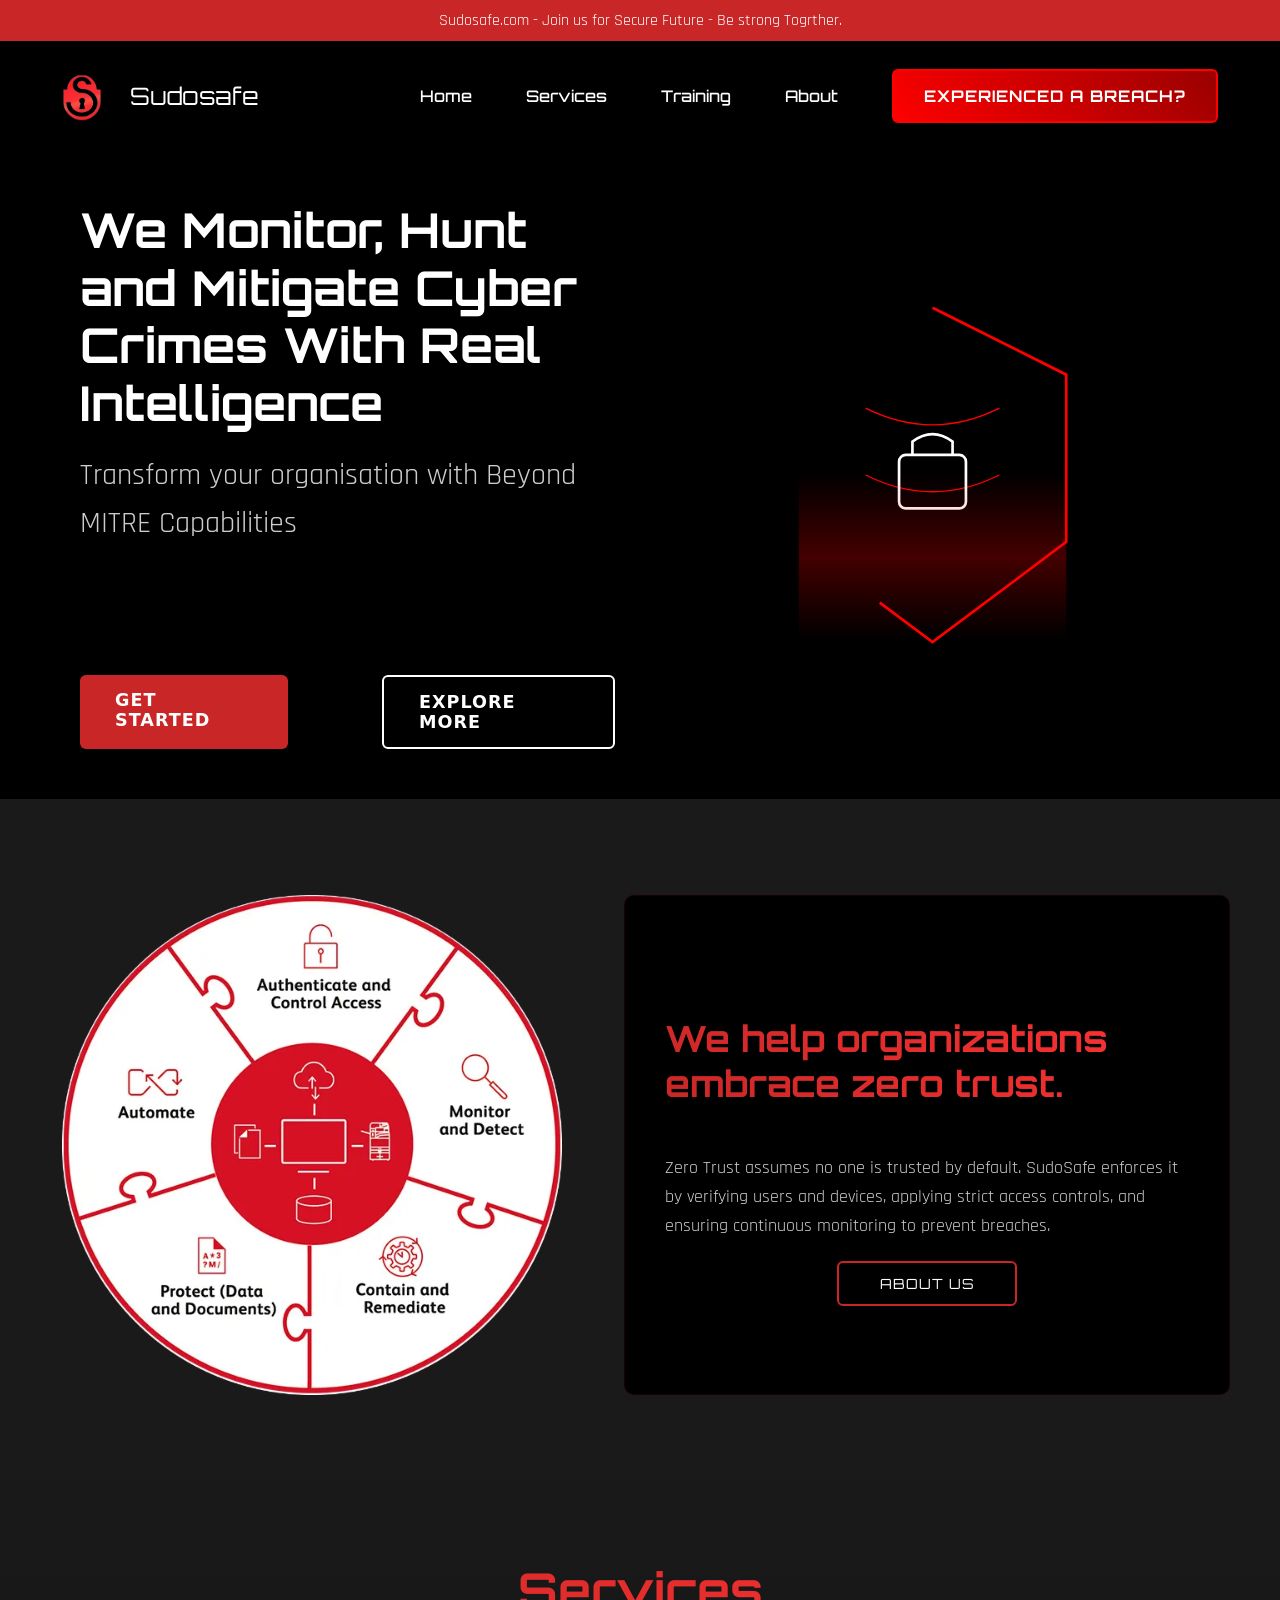
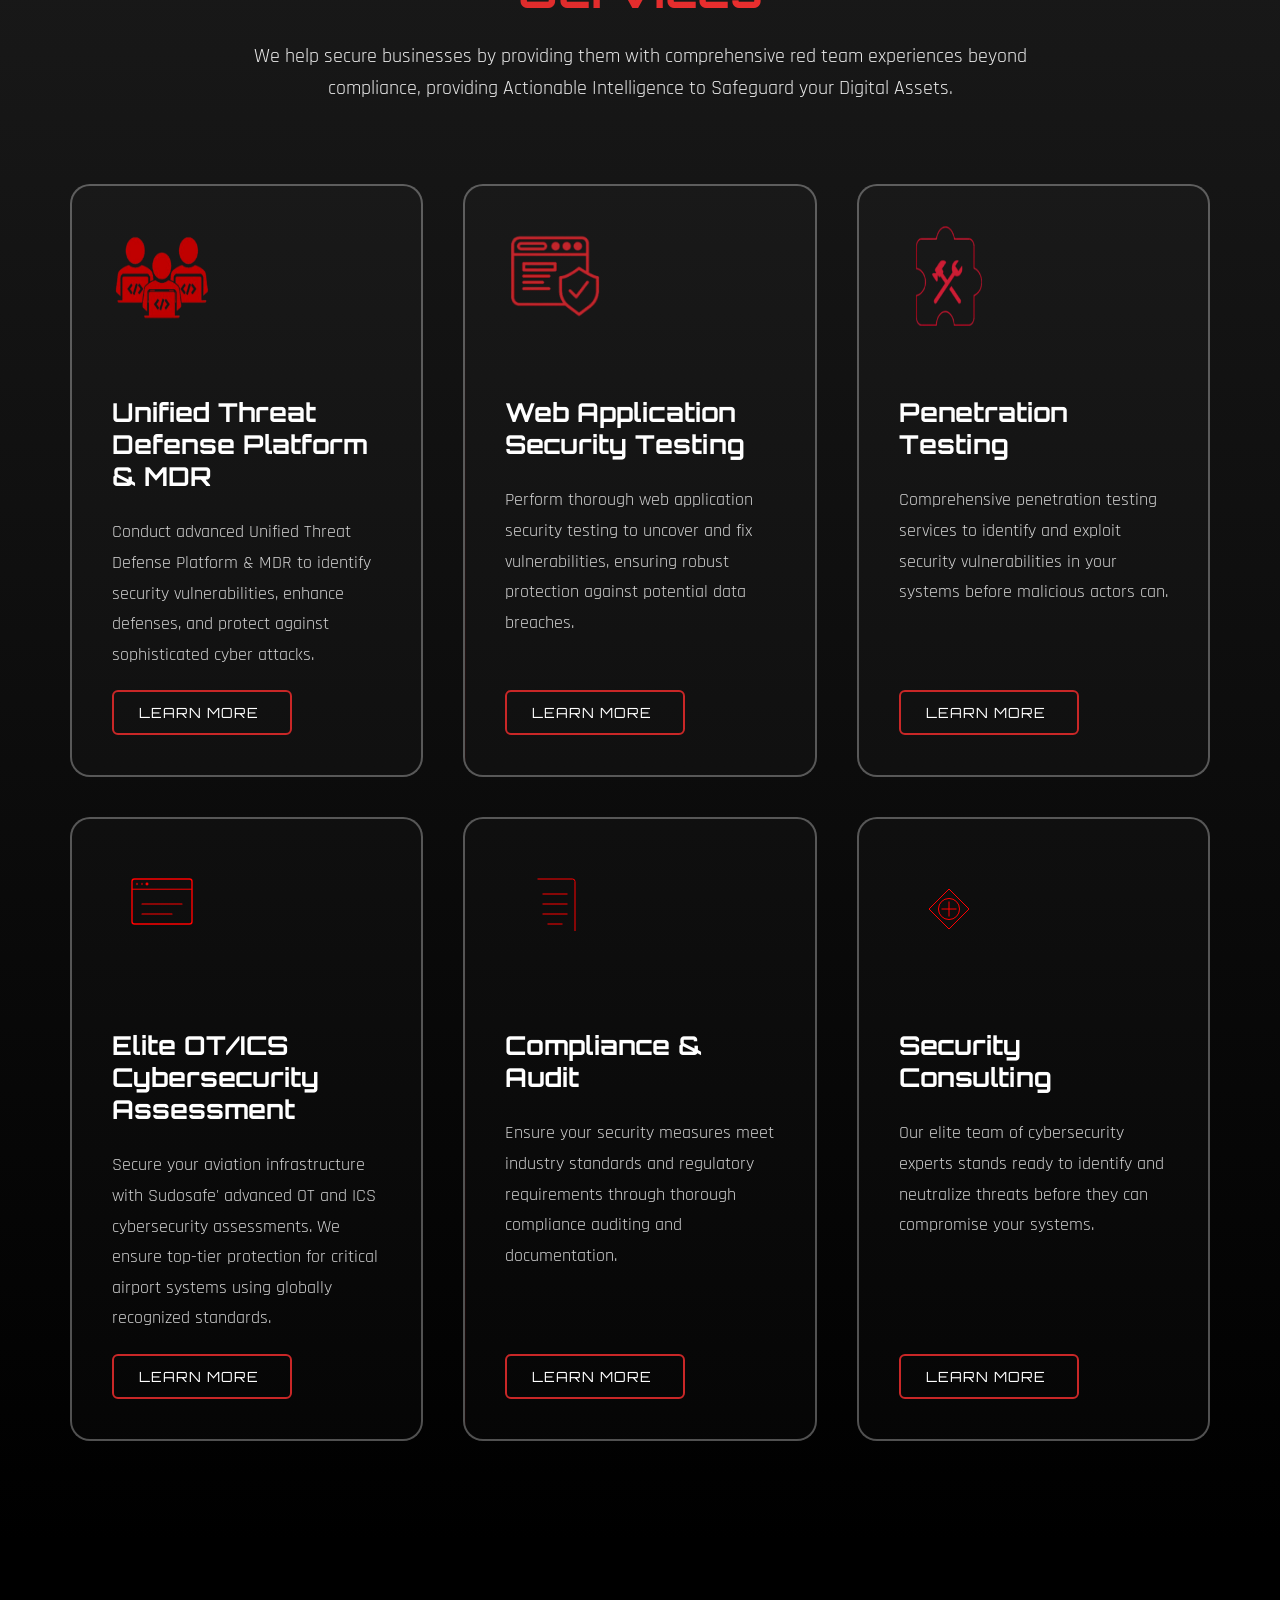
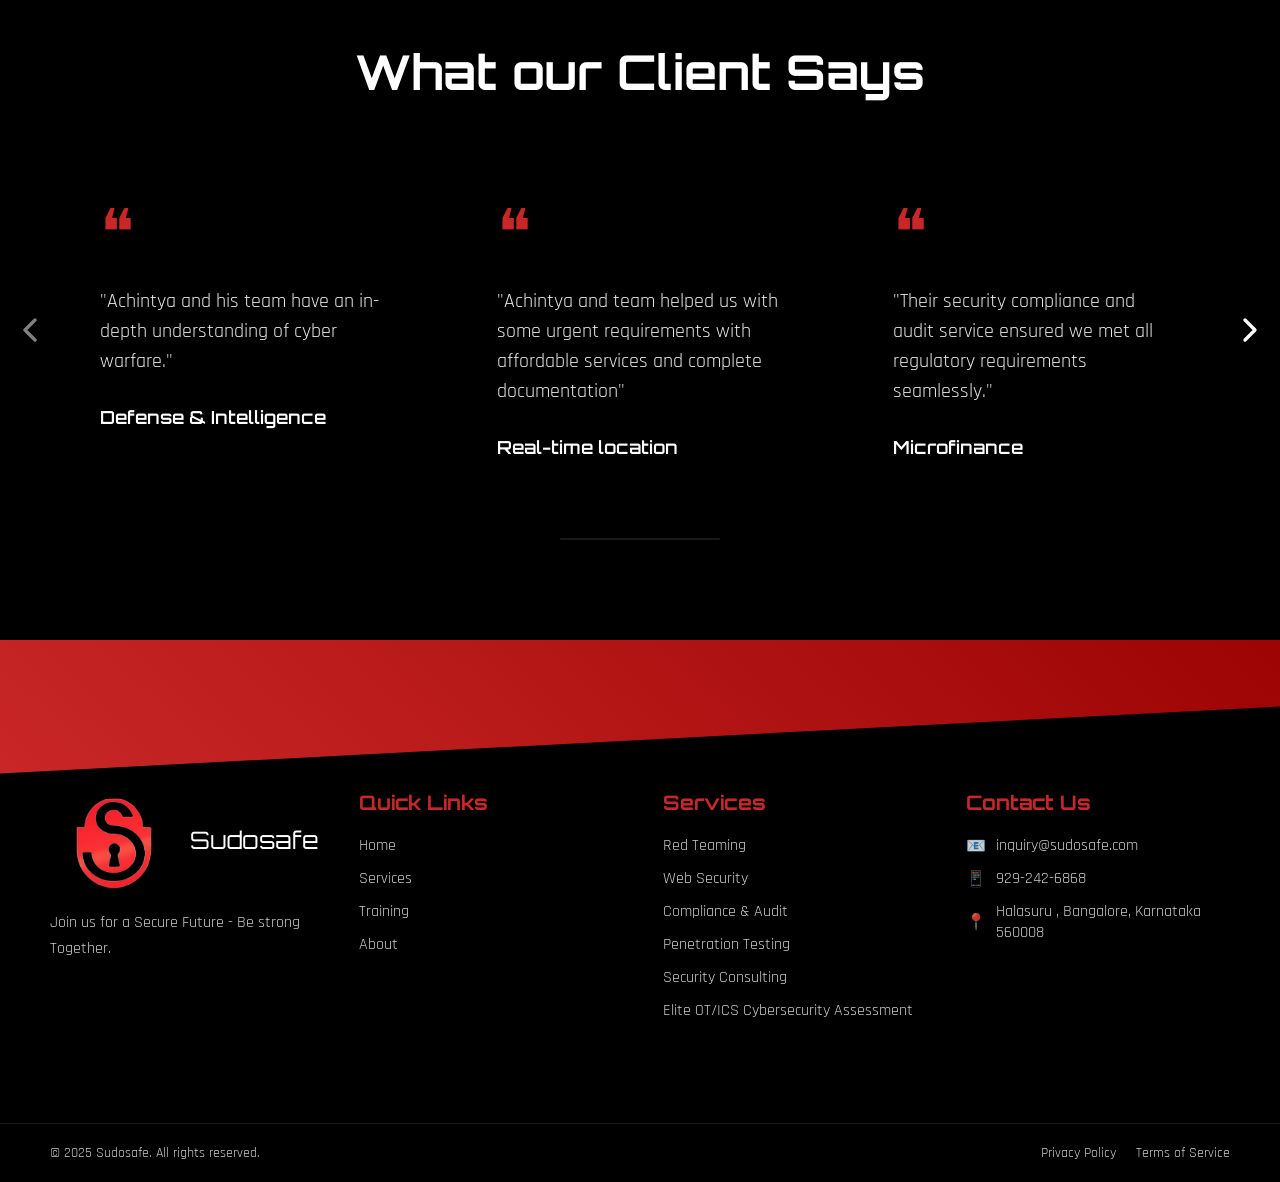
==== index.html @ 72b6a159 "changed mdr.html to wast.html" ====
<!DOCTYPE html>
<html lang="en">
<head>
    <link href="https://fonts.googleapis.com/css2?family=Orbitron:wght@400;500;700&family=Rajdhani:wght@400;500;700&display=swap" rel="stylesheet">
    <meta charset="UTF-8">
    <meta name="viewport" content="width=device-width, initial-scale=1.0">
    <title>Sudosafe Pvt Ltd</title>
    <link rel="stylesheet" href="css/style.css">
</head>
<body>
    <div class="announcement" id="announcement">
        Sudosafe.com - Join us for Secure Future - Be strong Togrther.
        
    </div>
    <nav>
        <div class="logo">
            <img src="images/image-removebg-preview.png" alt="Drone Logo">
            Sudosafe
        </div>
        <div class="nav-links">
            <a href="index.html" class="nav-link">Home</a>
            <div class="nav-item dropdown">
                <a href="#" class="nav-link">Services</a>
                <div class="dropdown-content">
                    <a href="utd.html">Unified Threat Defense Platform & MDR
</a>
                    <a href="wast.html">Web Application Security Testing</a>
                    <a href="#">Penetration Testing</a>
                    <a href="#">Elite OT/ICS Cybersecurity Assessment</a>
                    <a href="#">Compliance & Audit</a>
                    <a href="#">Security Consulting</a>
                </div>
            </div>
            <a href="training.html" class="nav-link">Training</a>
            <a href="about.html" class="nav-link">About</a>
            <a href="contact.html">
            <button class="breach-btn">Experienced a Breach?</button>
        </a>
        </div>
        <div class="hamburger">
            <span></span>
            <span></span>
            <span></span>
        </div>
    </nav>
    
        <section class="hero">
            <div class="hero-content">
                <h1>We Monitor, Hunt and
                    Mitigate Cyber Crimes
                    With Real Intelligence</h1>
                <p>Transform your organisation
                    with Beyond MITRE Capabilities</p>
                <div class="cta-buttons">
                    <a href="contact.html" class="primary-btn">GET STARTED</a>
                    <a href="#" class="secondary-btn">Explore more</a>
                </div>
            </div>
            <div class="hero-image">
                <embed src="images/security.svg" type="image/svg+xml" width="550px" height="500px"/>
            </div>
        </section>

        <section class="zero-trust">
            <div class="zero-trust-container">
                <div class="zero-trust-image">
                    <img src="images/download.png" class="rotating-image">
                </div>
                <div class="zero-trust-content">
                    <h2>We help organizations embrace zero trust.</h2>
                    <p> Zero Trust assumes no one is trusted by default. SudoSafe enforces it by verifying users and devices, applying strict access controls, and ensuring continuous monitoring to prevent breaches.</p>
                    <center><a href="about.html" class="learn-more-btn">About us</a></center>  
                </div>
            </div>
        </section>
        <section class="services">
            <div class="services-header">
                <h1>Services</h1>
                <p>We help secure businesses by providing them with comprehensive red team experiences beyond compliance, providing Actionable Intelligence to Safeguard your Digital Assets.</p>
            </div>
            
            <div class="services-grid">
                <div class="service-card">
                    <div class="service-icon">
                        <img src="images/Untitled.png" type="image/svg+xml"/>
                    </div>
                    <h3>Unified Threat Defense Platform & MDR
</h3>
                    <p>Conduct advanced Unified Threat Defense Platform & MDR
 to identify security vulnerabilities, enhance defenses, and protect against sophisticated cyber attacks.</p>
                    <a href="utd.html" class="learn-more-btn">Learn More</a>
                </div>
                
                <div class="service-card">
                    <div class="service-icon">
                        <img src="images/web_app.png" type="image/svg+xml"/>
                    </div>
                    <h3>Web Application Security Testing</h3>
                    <p>Perform thorough web application security testing to uncover and fix vulnerabilities, ensuring robust protection against potential data breaches.</p>
                    <a href="#" class="learn-more-btn">Learn More</a>
                </div>
                
                <div class="service-card">
                    <div class="service-icon">
                        <img src="images/pentest.png" type="image/svg+xml"/>
                    </div>
                    <h3>Penetration Testing</h3>
                    <p>Comprehensive penetration testing services to identify and exploit security vulnerabilities in your systems before malicious actors can.</p>
                    <a href="#" class="learn-more-btn">Learn More</a>
                </div>
                
                <div class="service-card">
                    <div class="service-icon">
                        <embed src="services/websec-icon.svg" type="image/svg+xml"/>
                    </div>
                    <h3>Elite OT/ICS Cybersecurity Assessment</h3>
                    <p>Secure your aviation infrastructure with Sudosafe' advanced OT and ICS cybersecurity assessments. We ensure top-tier protection for critical airport systems using globally recognized standards.                    </p>
                    <a href="#" class="learn-more-btn">Learn More</a>
                </div>
                
                <div class="service-card">
                    <div class="service-icon">
                        <embed src="services/compliance-icon.svg" type="image/svg+xml"/>
                    </div>
                    <h3>Compliance & Audit</h3>
                    <p>Ensure your security measures meet industry standards and regulatory requirements through thorough compliance auditing and documentation.</p>
                    <a href="#" class="learn-more-btn">Learn More</a>
                </div>
            
        
        <div class="service-card">
            <div class="service-icon">
                <embed src="services/pentest-icon.svg" type="image/svg+xml"/>
            </div>
            <h3>Security Consulting</h3>
            <p>Our elite team of cybersecurity experts stands ready to identify and neutralize threats before they can compromise your systems.</p>
            <a href="#" class="learn-more-btn">Learn More</a>
        </div>
    </div>
</section>

<!-- Testimonials Section -->
<section class="testimonials">
    <div class="testimonials-header">
        <h2>What our Client Says</h2>
    </div>
    
    <div class="testimonials-container">
        <button class="nav-btn prev-btn" aria-label="Previous testimonial">
            <svg xmlns="http://www.w3.org/2000/svg" width="24" height="24" viewBox="0 0 24 24" fill="none" stroke="currentColor">
                <path d="M15 18l-6-6 6-6" stroke-width="2" stroke-linecap="round" stroke-linejoin="round"/>
            </svg>
        </button>

        <div class="testimonials-track">
            <div class="testimonial-card">
                <div class="quote-icon">❝</div>
                <p class="quote-text">"Achintya and his team have an in-depth understanding of cyber warfare."</p>
                <p class="client-industry">Defense & Intelligence</p>
            </div>

            <div class="testimonial-card">
                <div class="quote-icon">❝</div>
                <p class="quote-text">"Achintya and team helped us with some urgent requirements with affordable services and complete documentation"</p>
                <p class="client-industry">Real-time location</p>
            </div>

            <div class="testimonial-card">
                <div class="quote-icon">❝</div>
                <p class="quote-text">"Their security compliance and audit service ensured we met all regulatory requirements seamlessly."</p>
                <p class="client-industry">Microfinance</p>
            </div>

            <!-- Additional testimonials -->
             <div class="testimonial-card">
                <div class="quote-icon">❝</div>
                <p class="quote-text">"The team's expertise in cybersecurity helped us identify and fix critical vulnerabilities in our system."</p>
                <p class="client-industry">Healthcare</p>
            </div>
            <div class="testimonial-card">
                <div class="quote-icon">❝</div>
                <p class="quote-text">"The team's expertise in MITRE & Beyond MITRE Capablities is unmatched."</p>
                <p class="client-industry">Banking</p>
            </div>
            <div class="testimonial-card">
                <div class="quote-icon">❝</div>
                <p class="quote-text">"Sudosafe’s data security solutions span a wide range of industries and disciplines."</p>
                <p class="client-industry">Biotechnology</p>
            </div>
        
            
        </div>
        

        <button class="nav-btn next-btn" aria-label="Next testimonial">
            <svg xmlns="http://www.w3.org/2000/svg" width="24" height="24" viewBox="0 0 24 24" fill="none" stroke="currentColor">
                <path d="M9 18l6-6-6-6" stroke-width="2" stroke-linecap="round" stroke-linejoin="round"/>
            </svg>
        </button>
    </div>

    <div class="scroll-indicator">
        <div class="scroll-line">
            <div class="scroll-progress"></div>
        </div>
    </div>
</section>


<footer class="footer">
    <div class="footer-diagonal"></div>
    <div class="footer-content">
        <div class="footer-section">
            <div class="footer-logo">
                <img src="images/image-removebg-preview.png" alt="Sudosafe Logo">
                <span>Sudosafe</span>
            </div>
            <p class="footer-description">Join us for a Secure Future - Be strong Together.</p>
        </div>
        
        <div class="footer-section">
            <h3>Quick Links</h3>
            <ul>
                <li><a href="#">Home</a></li>
                <li><a href="#">Services</a></li>
                <li><a href="#">Training</a></li>
                <li><a href="#">About</a></li>
            </ul>
        </div>
        
        <div class="footer-section">
            <h3>Services</h3>
            <ul>
                <li><a href="#">Red Teaming</a></li>
                <li><a href="#">Web Security</a></li>
                <li><a href="#">Compliance & Audit</a></li>
                <li><a href="#">Penetration Testing</a></li>
                <li><a href="#">Security Consulting</a></li>
                
                <li><a href="#">Elite OT/ICS Cybersecurity Assessment</a></li>
            </ul>
        </div>
        
        <div class="footer-section">
            <h3>Contact Us</h3>
            <ul class="contact-info">
                <li><i class="contact-icon">📧</i> inquiry@sudosafe.com</li>
                <li><i class="contact-icon">📱</i> 929-242-6868</li>
                <li><i class="contact-icon">📍</i> Halasuru , Bangalore, Karnataka 560008</li>
            </ul>
        </div>
    </div>
    
    <div class="footer-bottom">
        <p>&copy; 2025 Sudosafe. All rights reserved.</p>
        <div class="footer-links">
            <a href="#">Privacy Policy</a>
            <a href="#">Terms of Service</a>
        </div>
    </div>
</footer>


    <script src="js/scripts.js"></script>
</body>
</html>
---- css/style.css ----
/* Reset and Base Styles */
* {
    margin: 0;
    padding: 0;
    box-sizing: border-box;
    font-family: system-ui, -apple-system, sans-serif;
}

/* Variables */
:root {
    --primary-red: #c92727;
    --dark-black: #000000;
    --pure-white: #ffffff;
    --heading-font: 'Orbitron', sans-serif;
    --body-font: 'Rajdhani', sans-serif;
}

/* Global Styles */
body {
    background-color: var(--dark-black);
    color: var(--pure-white);
    min-height: 100vh;
}

/* Announcement Bar */
.announcement {
    background-color: var(--primary-red);
    font-family: var(--body-font);
    color: var(--pure-white);
    text-align: center;
    padding: 10px;
    position: relative;
    z-index: 100;
    display: flex;
    justify-content: center;
    align-items: center;
}

.announcement a {
    color: var(--pure-white);
    text-decoration: underline;
}

.close-notice {
    position: absolute;
    right: 20px;
    background: none;
    border: none;
    color: white;
    font-size: 20px;
    cursor: pointer;
    padding: 0 8px;
    transition: transform 0.3s;
}

.close-notice:hover {
    transform: scale(1.2);
}

.announcement.hidden {
    display: none;
}

/* Navigation */
nav {
    display: flex;
    justify-content: space-between;
    align-items: center;
    padding: 20px 50px;
    background: rgba(0, 0, 0, 0.9);
    position: sticky;
    top: 0;
    z-index: 99;
}

.logo {
    display: flex;
    align-items: center;
    gap: 10px;
    font-size: 24px;
    font-family: var(--heading-font);
    color: var(--pure-white);
}

.logo img {
    height: 50px;
}

.nav-links {
    display: flex;
    gap: 30px;
    align-items: center;
}

.nav-links a {
    text-decoration: none;
    color: var(--pure-white);
    font-weight: 500;
    transition: all 0.3s ease;
    font-family: var(--heading-font);
    padding: 8px 12px;
    border-radius: 4px;
}

.nav-links a:hover {
    color: var(--primary-red);
    
}
/* Main Button Styles */
.breach-btn {
    background: linear-gradient(45deg, #ff0000, #990000);
    color: var(--pure-white);
    border: 2px solid #ff0000;
    border-radius: 6px;
    font-weight: bold;
    font-family: var(--heading-font);
    font-size: 1rem;
    padding: 15px 30px;
    text-transform: uppercase;
    letter-spacing: 1px;
    cursor: pointer;
    transition: all 0.3s ease;
    position: relative;
    overflow: hidden;
    animation: breathe 2s infinite, glow 2s infinite;
}

@keyframes breathe {
    0% { transform: scale(1); }
    50% { transform: scale(1.05); }
    100% { transform: scale(1); }
}

@keyframes glow {
    0% { box-shadow: 0 0 5px #ff0000; }
    50% { box-shadow: 0 0 10px #ff0000, 0 0 20px #ff0000; }
    100% { box-shadow: 0 0 5px #ff0000; }
}

.breach-btn:hover {
    transform: translateY(-3px);
    box-shadow: 0 10px 20px rgba(255, 0, 0, 0.3);
}

/* Hero Section */
.hero {
    display: flex;
    padding: 50px 80px;
    gap: 50px;
    align-items: center;
    max-width: 1400px;
    margin: 0 auto;
}

.hero-content {
    flex: 1;
}

.hero-image {
    flex: 1;
    display: block;
}

.hero-image embed {
    width: 100%;
    height: 500px; /* Fixed height for embed */
    display: block;
}

.hero-content h1 {
    font-family: var(--heading-font);
    font-size: 48px;
    margin-bottom: 20px;
    line-height: 1.2;
}

.hero-content p {
    font-family: var(--body-font);
    font-size: 30px;
    margin-bottom: 30px;
    line-height: 1.6;
    opacity: 0.8;
}
.dropdown {
    position: relative;
    display: inline-block;
}

.dropdown-content {
    display: none;
    position: absolute;
    top: 100%;
    left: 0;
    background: rgba(0, 0, 0, 0.95);
    min-width: 250px;
    box-shadow: 0 8px 16px rgba(201, 39, 39, 0.1);
    border: 1px solid rgba(201, 39, 39, 0.2);
    border-radius: 8px;
    overflow: hidden;
    z-index: 1000;
    transform: translateY(10px);
    opacity: 0;
    transition: all 0.3s ease;
}

.dropdown:hover .dropdown-content {
    display: block;
    transform: translateY(0);
    opacity: 1;
}

.dropdown-content a {
    color: var(--pure-white);
    padding: 12px 20px;
    text-decoration: none;
    display: block;
    font-size: 14px;
    border-bottom: 1px solid rgba(255, 255, 255, 0.1);
    transition: all 0.3s ease;
}

.dropdown-content a:last-child {
    border-bottom: none;
}

.dropdown-content a:hover {
    background: var(--primary-red);
    padding-left: 25px;
    color: var(--pure-white) !important;
}

/* Mobile Dropdown */
@media (max-width: 768px) {
    .dropdown-content {
        position: static;
        background: rgba(255, 255, 255, 0.05);
        min-width: 100%;
        margin-top: 10px;
        box-shadow: none;
        border: none;
    }

    .dropdown-content a {
        padding: 15px 30px;
    }
}


/* CTA Buttons */
.cta-buttons {
    margin-top: 8rem;
    display: flex;
    gap: 30px;
}

.primary-btn {
    background: var(--primary-red);
    margin-right: 4rem;
    color: var(--pure-white);
    padding: 15px 35px;
    border: none;
    border-radius: 6px;
    font-weight: bold;
    font-size: 1.1rem;
    text-transform: uppercase;
    letter-spacing: 1px;
    cursor: pointer;
    transition: all 0.3s ease;
    text-decoration: none;
    position: relative;
    overflow: hidden;
}

.secondary-btn {
    background: transparent;
    color: var(--pure-white);
    padding: 15px 35px;
    border: 2px solid var(--pure-white);
    border-radius: 6px;
    font-weight: bold;
    font-size: 1.1rem;
    text-transform: uppercase;
    letter-spacing: 1px;
    cursor: pointer;
    transition: all 0.3s ease;
    text-decoration: none;
    position: relative;
    overflow: hidden;
}

.primary-btn::before,
.secondary-btn::before {
    content: '';
    position: absolute;
    top: 0;
    left: -100%;
    width: 100%;
    height: 100%;
    background: linear-gradient(90deg, transparent, rgba(255,255,255,0.2), transparent);
    transition: 0.5s;
}

.primary-btn:hover::before,
.secondary-btn:hover::before {
    left: 100%;
}

.primary-btn:hover {
    background: #cc0000;
    transform: translateY(-5px);
    box-shadow: 0 10px 20px rgba(255,0,0,0.3);
}

.secondary-btn:hover {
    background: rgba(255,255,255,0.1);
    transform: translateY(-5px);
    box-shadow: 0 10px 20px rgba(255,255,255,0.1);
}/* Zero Trust Section */
.zero-trust {
    padding: 80px 50px;
    background: linear-gradient(#1a1a1a, #1a1a1a, #1a1a1a 100%);
    overflow: hidden;
}

.zero-trust-container {
    display: flex;
    align-items: center;
    gap: 50px;
    max-width: 1400px;
    margin: 0 auto;
    height: 500px;
}

.zero-trust-image {
    flex: 1;
    max-width: 600px;
    display: block;
}

.zero-trust-image img {
    width: 100%;
    height: 500px;
    margin-top: 2rem;
    display: block;
    object-fit: contain;
}

.rotating-image {
  
}

@keyframes rotate {
    0% { transform: rotate(0deg); }
    100% { transform: rotate(360deg); }
}

.zero-trust-content {
    flex: 1;
    padding: 40px;
    background: rgb(0, 0, 0);
    border-radius: 10px;
    border: 1px solid rgba(255, 0, 0, 0.1);
    margin-top: 2rem;
    height: 500px;
}


.zero-trust-content h2 {
    font-family: var(--heading-font);
    margin-top: 5rem;
    font-size: 36px;
    margin-bottom: 20px;
    background: linear-gradient(45deg, var(--primary-red), #ff3333);
    -webkit-background-clip: text;
    -webkit-text-fill-color: transparent;
}

.zero-trust-content p {
    font-family: var(--body-font);
    margin-top: 3rem;
    font-size: 18px;
    line-height: 1.6;
    color: var(--pure-white);
    opacity: 0.8;
}

/* Services Section */
.services {
    padding: 100px 50px;
    background: linear-gradient(180deg, #1a1a1a 0%, #000000 100%);
}

.services-header {
    text-align: center;
    margin-bottom: 80px;
}

.services-header h1 {
    font-family: var(--heading-font);
    font-size: 48px;
    margin-bottom: 20px;
    background: linear-gradient(45deg, var(--primary-red), #ff3333);
    -webkit-background-clip: text;
    -webkit-text-fill-color: transparent;
}

.services-header p {
    font-family: var(--body-font);
    font-size: 20px;
    color: var(--pure-white);
    opacity: 0.9;
    max-width: 800px;
    margin: 0 auto;
    line-height: 1.6;
}

.services-grid {
    display: grid;
    grid-template-columns: repeat(3, 1fr);
    gap: 40px;
    max-width: 1400px;
    margin: 0 auto;
    padding: 0 20px;
}

.service-card {
    background: rgba(255, 255, 255, 0.02);
    border-radius: 20px;
    padding: 40px;
    transition: all 0.4s ease;
    border: 2px solid rgba(255, 255, 255, 0.297);
    position: relative;
    overflow: hidden;
    min-height: 400px;
    display: flex;
    flex-direction: column;
    
}

.service-card:hover {
    transform: translateY(-10px);
    background: rgba(255, 255, 255, 0.05);
    border-color: rgba(255, 0, 0, 0.4);
    box-shadow: 0 15px 40px rgba(255, 0, 0, 0.15);
}

.service-card h3 {
    font-family: var(--heading-font);
    font-size: 26px;
    color: var(--pure-white);
    margin: 25px 0;
}

.service-card p {
    font-family: var(--body-font);
    font-size: 18px;
    color: var(--pure-white);
    opacity: 0.8;
    line-height: 1.7;
    flex-grow: 1;
}

.service-icon {
    width: 120px;
    height: 120px;
    margin-bottom: 25px;
}

.service-icon svg,
.service-icon embed,
.service-icon img
 {
    width: 100px;
    height: 100px;
    display: block;
}

/* Mobile Menu */
.hamburger {
    display: none;
    flex-direction: column;
    gap: 6px;
    cursor: pointer;
}

.hamburger span {
    width: 30px;
    height: 3px;
    background: var(--pure-white);
    transition: 0.3s;
}

/* Service Card Hover Effect */
.service-card::before {
    content: '';
    position: absolute;
    top: 0;
    left: 0;
    width: 100%;
    height: 100%;
    background: linear-gradient(45deg, transparent, rgba(255, 0, 0, 0.1), transparent);
    transform: translateX(-100%);
    transition: 0.6s;
}

.service-card:hover::before {
    transform: translateX(100%);
}
.learn-more-btn {
    display: inline-block;
    margin-top: 20px;
    padding: 12px 25px;
    background: transparent;
    border: 2px solid var(--primary-red);
    color: var(--pure-white);
    text-decoration: none;
    border-radius: 6px;
    font-family: var(--heading-font);
    font-size: 14px;
    text-transform: uppercase;
    letter-spacing: 1px;
    transition: all 0.3s ease;
    position: relative;
    overflow: hidden;
    width: 180px;
}

.learn-more-btn::before {
    content: '';
    position: absolute;
    top: 0;
    left: -100%;
    width: 100%;
    height: 100%;
    background: linear-gradient(90deg, transparent, rgba(255, 0, 0, 0.2), transparent);
    transition: 0.5s;
}

.learn-more-btn:hover {
    background: var(--primary-red);
    transform: translateY(-3px);
    box-shadow: 0 5px 15px rgba(255, 0, 0, 0.3);
}

.learn-more-btn:hover::before {
    left: 100%;
}

/* Responsive Styles */
@media (max-width: 1200px) {
    .services-grid {
        grid-template-columns: repeat(2, 1fr);
        gap: 30px;
    }
    
    .service-card {
        min-height: 380px;
    }

    .hero-image embed {
        height: 400px;
    }
}

@media (max-width: 1024px) {
    .hero {
        padding: 30px;
        flex-direction: column;
        text-align: center;
    }
    
    .hero-content h1 {
        font-size: 36px;
    }
    
    .zero-trust-container {
        flex-direction: column;
        text-align: center;
    }
    
    .zero-trust-image {
        max-width: 400px;
        margin: 0 auto;
    }
    
    .zero-trust-content {
        margin-top: 2rem;
    }
}

@media (max-width: 768px) {
    nav {
        padding: 20px;
    }
    
    .hamburger {
        display: flex;
    }
    
    .nav-links {
        display: none;
        position: absolute;
        top: 100%;
        left: 0;
        right: 0;
        background: var(--dark-black);
        flex-direction: column;
        padding: 20px;
    }
    
    .nav-links.active {
        display: flex;
    }
    
    .services {
        padding: 60px 20px;
    }
    
    .services-grid {
        grid-template-columns: 1fr;
        gap: 25px;
    }

    .cta-buttons {
        margin-top: 3rem;
        flex-direction: column;
        gap: 20px;
    }
    
    .primary-btn {
        margin-right: 0;
    }
    
    .service-icon {
        width: 80px;
        height: 80px;
    }
}

@media (max-width: 480px) {
    nav {
        padding: 15px;
    }
    
    .logo {
        font-size: 20px;
    }
    
    .logo img {
        height: 40px;
    }
    
    .services-header h1 {
        font-size: 28px;
    }
    
    .service-card h3 {
        font-size: 22px;
    }
    
    .service-card p {
        font-size: 16px;
    }
    
    .hero-content h1 {
        font-size: 28px;
    }
    
    .hero-content p {
        font-size: 18px;
    }
    
    .breach-btn,
    .primary-btn,
    .secondary-btn {
        font-size: 1rem;
        padding: 12px 24px;
    }

    .zero-trust-content {
        padding: 20px;
    }

    .zero-trust-content h2 {
        font-size: 24px;
    }

    .zero-trust-content p {
        font-size: 16px;
    }
    
    .announcement {
        padding: 8px;
        font-size: 14px;
    }
    
    .close-notice {
        right: 10px;
        font-size: 18px;
    }
}

/* Hide images only on mobile devices */
@media (max-width: 768px) {
    .hero-image,
    .zero-trust-image {
        display: none;
    }
}
.testimonials {
    padding: 100px 0;
    background-color: var(--dark-black);
    overflow: hidden;
}

.testimonials-header {
    text-align: center;
    margin-bottom: 60px;
}

.testimonials-header h2 {
    font-family: var(--heading-font);
    font-size: 48px;
    color: var(--pure-white);
    margin: 0;
}

.testimonials-container {
    position: relative;
    max-width: 1400px; /* Increased for 3 cards */
    margin: 0 auto;
    padding: 0 60px;
    overflow: hidden;
}

.testimonials-track {
    display: flex;
    gap: 30px;
    transition: transform 0.5s ease;
    width: 100%;
}

.testimonial-card {
    flex: 0 0 calc(33.333% - 20px); /* Set to show 3 cards */
    min-width: calc(33.333% - 20px); /* Set to show 3 cards */
    background: transparent;
    border-radius: 20px;
    padding: 40px;
    position: relative;
    transition: all 0.3s ease;
}

.quote-icon {
    font-size: 64px;
    color: var(--primary-red);
    line-height: 1;
    margin-bottom: 20px;
    font-family: serif;
}

.quote-text {
    font-family: var(--body-font);
    font-size: 20px; /* Slightly smaller for 3 cards */
    line-height: 1.5;
    color: var(--pure-white);
    margin-bottom: 30px;
    opacity: 0.9;
}

.client-industry {
    font-family: var(--heading-font);
    font-size: 18px;
    color: var(--pure-white);
    font-weight: 600;
}

.nav-btn {
    background: transparent;
    border: none;
    color: var(--pure-white);
    cursor: pointer;
    padding: 10px;
    display: flex;
    align-items: center;
    justify-content: center;
    transition: color 0.3s ease;
    position: absolute;
    top: 50%;
    transform: translateY(-50%);
    z-index: 2;
}

.prev-btn {
    left: 0;
}

.next-btn {
    right: 0;
}

.nav-btn:hover {
    color: var(--primary-red);
}

.nav-btn svg {
    width: 40px;
    height: 40px;
}

/* Scroll Indicator */
.scroll-indicator {
    max-width: 200px;
    margin: 40px auto 0;
    padding: 0 20px;
}

.scroll-line {
    height: 2px;
    background: rgba(255, 255, 255, 0.1);
    position: relative;
    border-radius: 2px;
    overflow: hidden;
}

.scroll-progress {
    position: absolute;
    left: 0;
    top: 0;
    height: 100%;
    background: var(--primary-red);
    width: 0;
    transition: width 0.5s ease;
    border-radius: 2px;
}

/* Responsive Design */
@media (max-width: 1200px) {
    .testimonial-card {
        flex: 0 0 calc(50% - 20px); /* 2 cards on medium screens */
        min-width: calc(50% - 20px);
    }
}

@media (max-width: 768px) {
    .testimonials {
        padding: 60px 0;
    }

    .testimonials-container {
        padding: 0 40px;
    }

    .testimonial-card {
        flex: 0 0 100%; /* 1 card on mobile */
        min-width: 100%;
    }

    .testimonials-header h2 {
        font-size: 36px;
    }

    .quote-text {
        font-size: 18px;
    }

    .nav-btn svg {
        width: 30px;
        height: 30px;
    }
}

@media (max-width: 480px) {
    .testimonials-container {
        padding: 0 30px;
    }

    .quote-text {
        font-size: 16px;
    }

    .client-industry {
        font-size: 16px;
    }
}
.footer {
    position: relative;
    background-color: var(--dark-black);
    color: var(--pure-white);
    overflow: hidden;
    padding-top: 150px;
}

.footer-diagonal {
    position: absolute;
    top: -100px;
    left: 0;
    width: 100%;
    height: 200px;
    background: linear-gradient(45deg, var(--primary-red) 0%, #990000 100%);
    transform: skewY(-3deg);
    z-index: 1;
}

.footer-content {
    position: relative;
    z-index: 2;
    display: grid;
    grid-template-columns: repeat(4, 1fr);
    gap: 40px;
    max-width: 1400px;
    margin: 0 auto;
    padding: 0 50px;
}

.footer-section {
    margin-bottom: 30px;
}

.footer-logo {
    display: flex;
    align-items: center;
    gap: px;
    margin-bottom: 20px;
}

.footer-logo img {
    height: 100px;
}

.footer-logo span {
    font-family: var(--heading-font);
    font-size: 24px;
    color: var(--pure-white);
}

.footer-description {
    font-family: var(--body-font);
    font-size: 16px;
    line-height: 1.6;
    opacity: 0.8;
}

.footer-section h3 {
    font-family: var(--heading-font);
    font-size: 20px;
    margin-bottom: 20px;
    color: var(--primary-red);
}

.footer-section ul {
    list-style: none;
    padding: 0;
}

.footer-section ul li {
    margin-bottom: 12px;
}

.footer-section ul li a {
    color: var(--pure-white);
    text-decoration: none;
    font-family: var(--body-font);
    font-size: 16px;
    opacity: 0.8;
    transition: all 0.3s ease;
}

.footer-section ul li a:hover {
    color: var(--primary-red);
    opacity: 1;
}

.contact-info li {
    display: flex;
    align-items: center;
    gap: 10px;
    font-family: var(--body-font);
    opacity: 0.8;
}

.contact-icon {
    color: var(--primary-red);
    font-style: normal;
}

.footer-bottom {
    position: relative;
    z-index: 2;
    display: flex;
    justify-content: space-between;
    align-items: center;
    max-width: 1400px;
    margin: 60px auto 0;
    padding: 20px 50px;
    border-top: 1px solid rgba(255, 255, 255, 0.1);
}

.footer-bottom p {
    font-family: var(--body-font);
    font-size: 14px;
    opacity: 0.8;
}

.footer-links {
    display: flex;
    gap: 20px;
}

.footer-links a {
    color: var(--pure-white);
    text-decoration: none;
    font-family: var(--body-font);
    font-size: 14px;
    opacity: 0.8;
    transition: all 0.3s ease;
}

.footer-links a:hover {
    color: var(--primary-red);
    opacity: 1;
}

@media (max-width: 1024px) {
    .footer-content {
        grid-template-columns: repeat(2, 1fr);
    }
}

@media (max-width: 768px) {
    .footer {
        padding-top: 100px;
    }
    
    .footer-content {
        grid-template-columns: 1fr;
        gap: 30px;
        padding: 0 30px;
    }
    
    .footer-bottom {
        flex-direction: column;
        text-align: center;
        gap: 15px;
        padding: 20px 30px;
    }
}

@media (max-width: 480px) {
    .footer {
        padding-top: 80px;
    }
    
    .footer-diagonal {
        height: 150px;
        top: -75px;
    }
    
    .footer-content {
        padding: 0 20px;
    }
    
    .footer-section h3 {
        font-size: 18px;
    }
    
    .footer-logo span {
        font-size: 20px;
    }
}
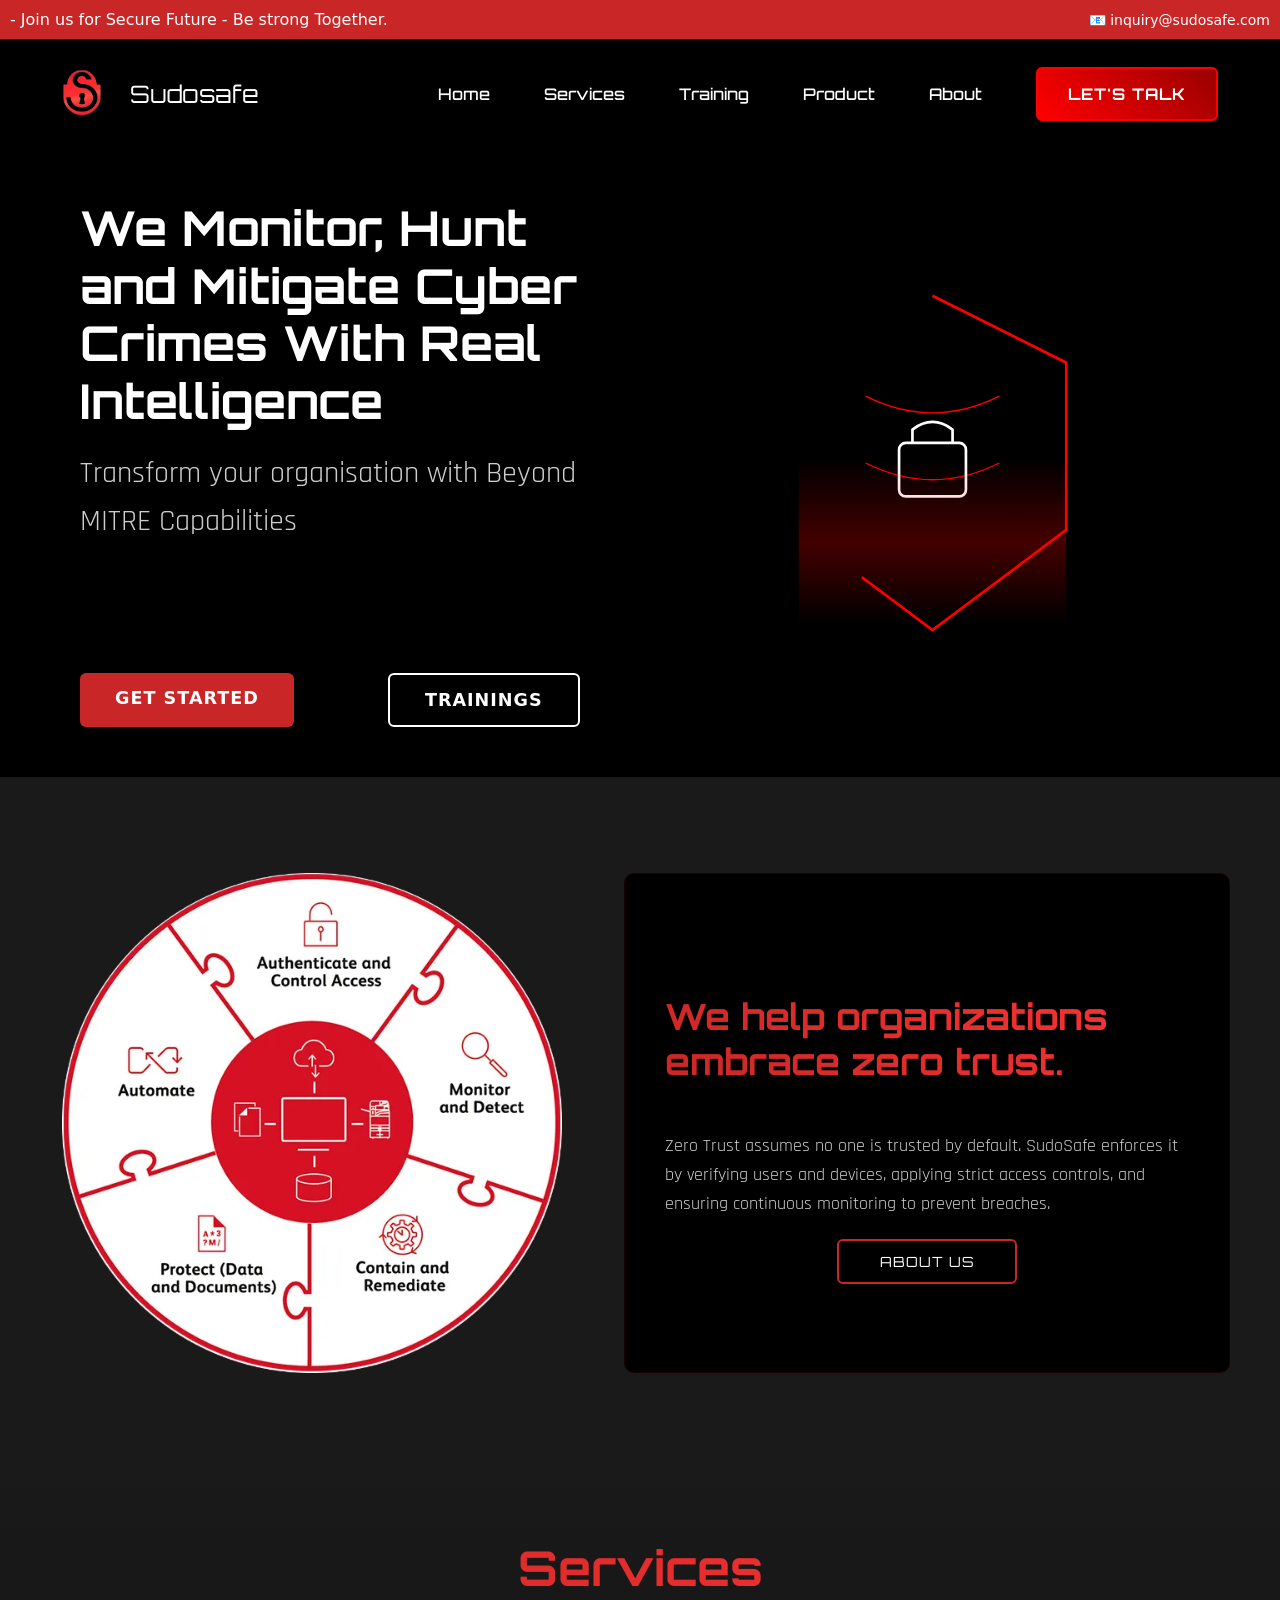
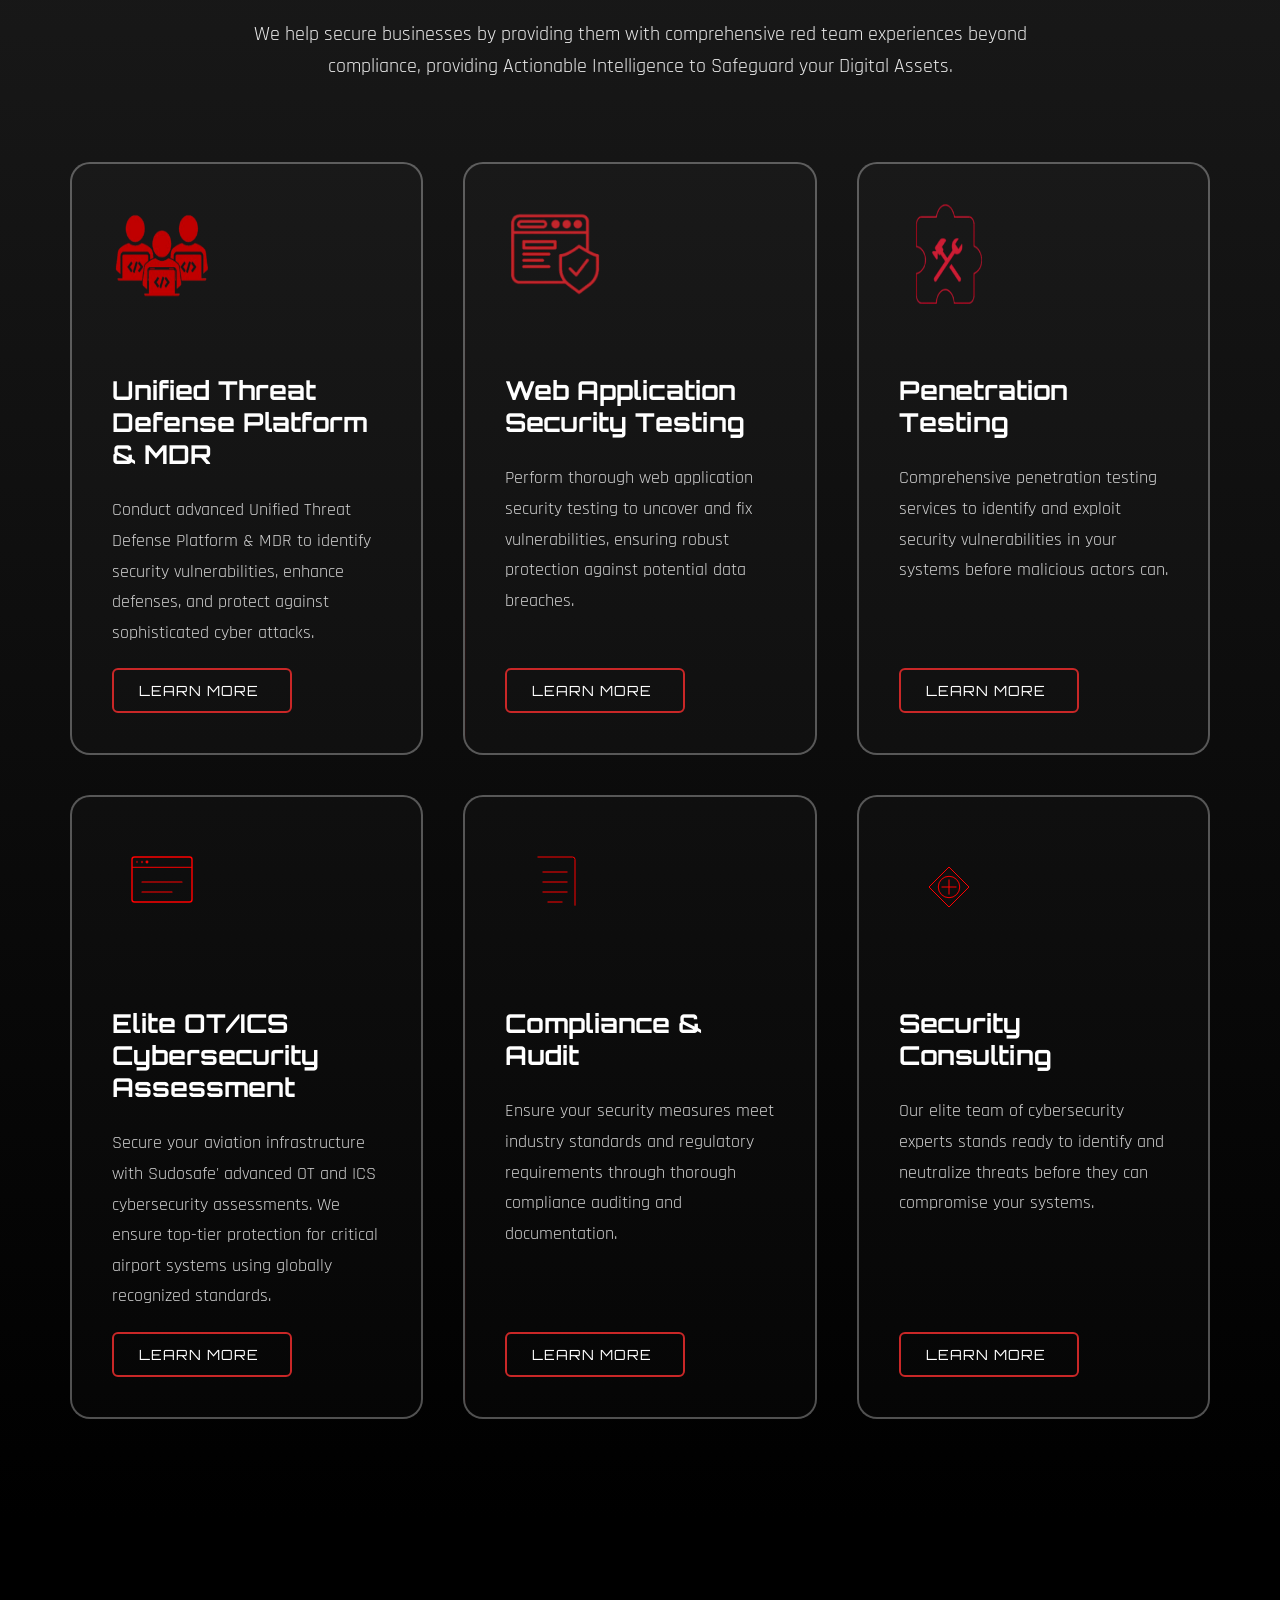
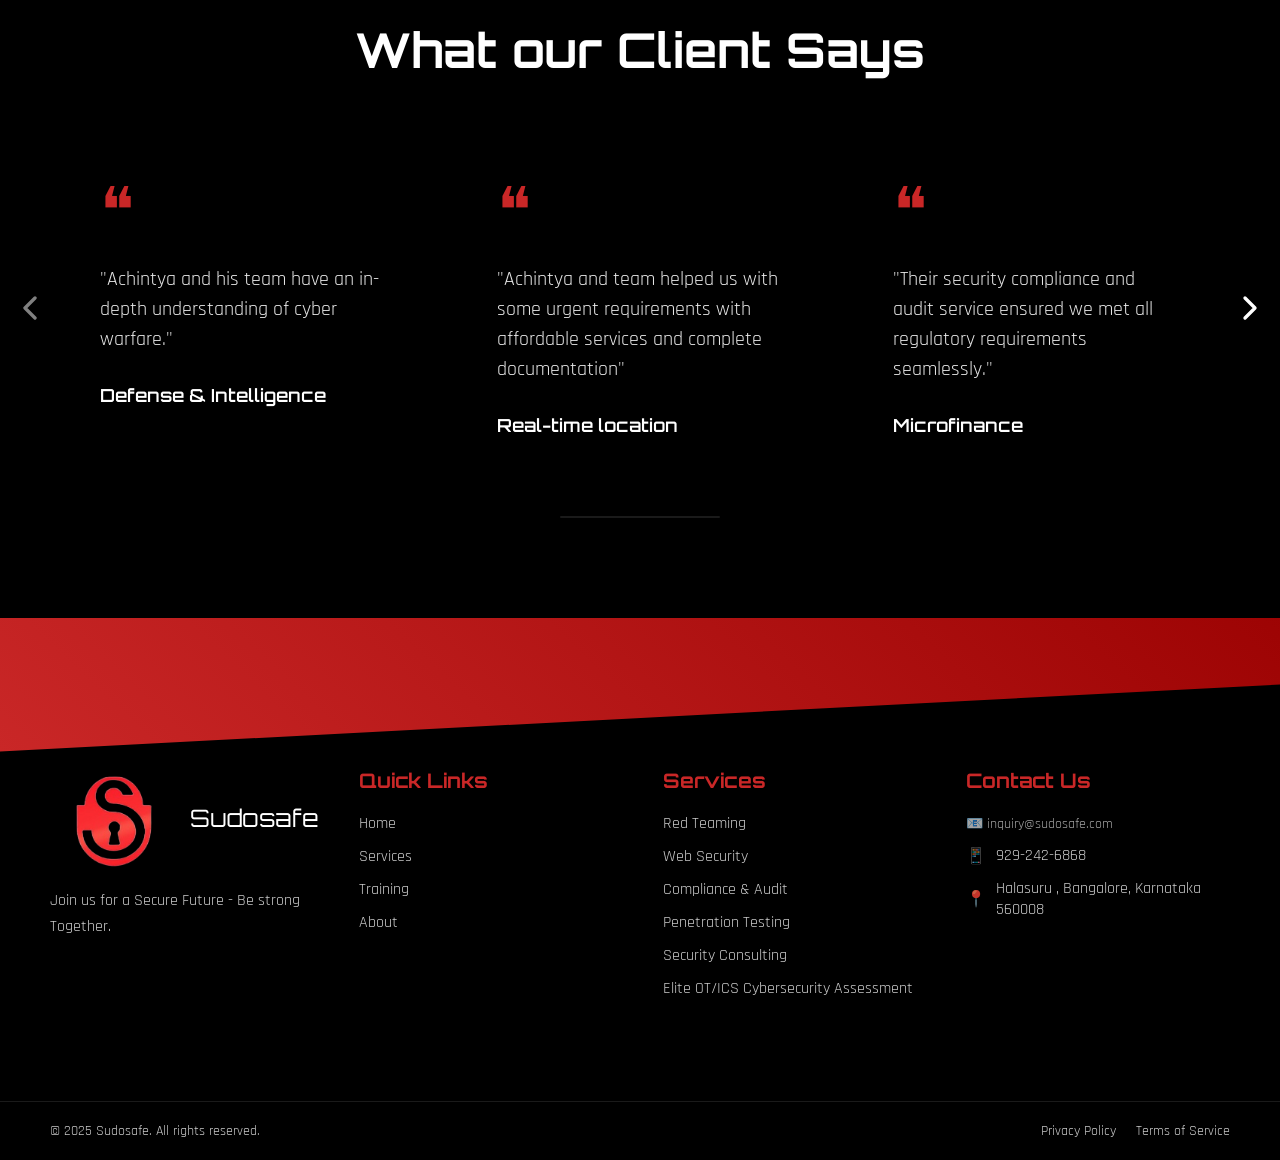
==== commit 55c4a37a: "actual website" ====
--- a/index.html
+++ b/index.html
@@ -10,12 +10,16 @@
 </head>
 <body>
     <div class="announcement" id="announcement">
-        Sudosafe.com - Join us for Secure Future - Be strong Togrther.
-        
+        <div>- Join us for Secure Future - Be strong Together.</div>
+         <div class="mail">
+            <a href="mailto:inquiry@sudosafe.com">📧 inquiry@sudosafe.com
+            </a>
+        </div>
+        <!-- <div class="contact"><i class="contact-icon">📱</i> 929-242-6868</div> -->
     </div>
     <nav>
         <div class="logo">
-            <img src="images/image-removebg-preview.png" alt="Drone Logo">
+          <a href="index.html"  ><img src="images/image-removebg-preview.png" alt="Drone Logo"></a>
             Sudosafe
         </div>
         <div class="nav-links">
@@ -23,20 +27,24 @@
             <div class="nav-item dropdown">
                 <a href="#" class="nav-link">Services</a>
                 <div class="dropdown-content">
-                    <a href="utd.html">Unified Threat Defense Platform & MDR
-</a>
+                    <a href="utd.html">Unified Threat Defense Platform & MDR </a>
                     <a href="wast.html">Web Application Security Testing</a>
-                    <a href="#">Penetration Testing</a>
-                    <a href="#">Elite OT/ICS Cybersecurity Assessment</a>
-                    <a href="#">Compliance & Audit</a>
-                    <a href="#">Security Consulting</a>
+                    <a href="Penetration-Testing.html">Penetration Testing</a>
+                    <a href="OT-Cybersecurity-Assesment.html">Elite OT/ICS Cybersecurity Assessment</a>
+                    <a href="Compliance&Audit.html">Compliance & Audit</a>
+                    <a href="Security-Consulting.html">Security Consulting</a>
                 </div>
             </div>
             <a href="training.html" class="nav-link">Training</a>
+            <div class="nav-item dropdown">
+                <a href="Product.html" class="nav-link">Product</a>
+                 <!-- <div class="dropdown-content">
+                    <a href="#">Red Team & Adversary Solution</a>
+                </div> -->
+            </div>
             <a href="about.html" class="nav-link">About</a>
-            <a href="contact.html">
-            <button class="breach-btn">Experienced a Breach?</button>
-        </a>
+            <a href="contact.html"> <button class="breach-btn">Let's Talk</button>
+            </a>
         </div>
         <div class="hamburger">
             <span></span>
@@ -54,7 +62,7 @@
                     with Beyond MITRE Capabilities</p>
                 <div class="cta-buttons">
                     <a href="contact.html" class="primary-btn">GET STARTED</a>
-                    <a href="#" class="secondary-btn">Explore more</a>
+                    <a href="training.html" class="secondary-btn">Trainings</a>
                 </div>
             </div>
             <div class="hero-image">
@@ -87,8 +95,7 @@
                     </div>
                     <h3>Unified Threat Defense Platform & MDR
 </h3>
-                    <p>Conduct advanced Unified Threat Defense Platform & MDR
- to identify security vulnerabilities, enhance defenses, and protect against sophisticated cyber attacks.</p>
+                    <p>Conduct advanced Unified Threat Defense Platform & MDR to identify security vulnerabilities, enhance defenses, and protect against sophisticated cyber attacks.</p>
                     <a href="utd.html" class="learn-more-btn">Learn More</a>
                 </div>
                 
@@ -98,7 +105,7 @@
                     </div>
                     <h3>Web Application Security Testing</h3>
                     <p>Perform thorough web application security testing to uncover and fix vulnerabilities, ensuring robust protection against potential data breaches.</p>
-                    <a href="#" class="learn-more-btn">Learn More</a>
+                    <a href="wast.html" class="learn-more-btn">Learn More</a>
                 </div>
                 
                 <div class="service-card">
@@ -107,7 +114,7 @@
                     </div>
                     <h3>Penetration Testing</h3>
                     <p>Comprehensive penetration testing services to identify and exploit security vulnerabilities in your systems before malicious actors can.</p>
-                    <a href="#" class="learn-more-btn">Learn More</a>
+                    <a href="Penetration-Testing.html" class="learn-more-btn">Learn More</a>
                 </div>
                 
                 <div class="service-card">
@@ -116,7 +123,7 @@
                     </div>
                     <h3>Elite OT/ICS Cybersecurity Assessment</h3>
                     <p>Secure your aviation infrastructure with Sudosafe' advanced OT and ICS cybersecurity assessments. We ensure top-tier protection for critical airport systems using globally recognized standards.                    </p>
-                    <a href="#" class="learn-more-btn">Learn More</a>
+                    <a href="OT-Cybersecurity-Assesment.html" class="learn-more-btn">Learn More</a>
                 </div>
                 
                 <div class="service-card">
@@ -125,7 +132,7 @@
                     </div>
                     <h3>Compliance & Audit</h3>
                     <p>Ensure your security measures meet industry standards and regulatory requirements through thorough compliance auditing and documentation.</p>
-                    <a href="#" class="learn-more-btn">Learn More</a>
+                    <a href="Compliance&Audit.html" class="learn-more-btn">Learn More</a>
                 </div>
             
         
@@ -135,7 +142,7 @@
             </div>
             <h3>Security Consulting</h3>
             <p>Our elite team of cybersecurity experts stands ready to identify and neutralize threats before they can compromise your systems.</p>
-            <a href="#" class="learn-more-btn">Learn More</a>
+            <a href="Security-Consulting.html" class="learn-more-btn">Learn More</a>
         </div>
     </div>
 </section>
@@ -222,10 +229,10 @@
         <div class="footer-section">
             <h3>Quick Links</h3>
             <ul>
-                <li><a href="#">Home</a></li>
-                <li><a href="#">Services</a></li>
-                <li><a href="#">Training</a></li>
-                <li><a href="#">About</a></li>
+                <li><a href="index.html">Home</a></li>
+                <li><a href="">Services</a></li>
+                <li><a href="training.html">Training</a></li>
+                <li><a href="about.html">About</a></li>
             </ul>
         </div>
         
@@ -233,19 +240,19 @@
             <h3>Services</h3>
             <ul>
                 <li><a href="#">Red Teaming</a></li>
-                <li><a href="#">Web Security</a></li>
-                <li><a href="#">Compliance & Audit</a></li>
-                <li><a href="#">Penetration Testing</a></li>
-                <li><a href="#">Security Consulting</a></li>
-                
-                <li><a href="#">Elite OT/ICS Cybersecurity Assessment</a></li>
+                <li><a href="wast.html">Web Security</a></li>
+                <li><a href="Compliance&Audit.html">Compliance & Audit</a></li>
+                <li><a href="Penetration-Testing.html">Penetration Testing</a></li>
+                <li><a href="Security-Consulting.html">Security Consulting</a></li>  
+                <li><a href="OT-Cybersecurity-Assesment.html">Elite OT/ICS Cybersecurity Assessment</a></li>
             </ul>
         </div>
         
         <div class="footer-section">
             <h3>Contact Us</h3>
             <ul class="contact-info">
-                <li><i class="contact-icon">📧</i> inquiry@sudosafe.com</li>
+                <li><div class="mail">
+                        <a href="mailto:inquiry@sudosafe.com"><i class="contact-icon">📧</i> inquiry@sudosafe.com</li></a>
                 <li><i class="contact-icon">📱</i> 929-242-6868</li>
                 <li><i class="contact-icon">📍</i> Halasuru , Bangalore, Karnataka 560008</li>
             </ul>
--- a/css/style.css
+++ b/css/style.css
@@ -27,18 +27,30 @@
     background-color: var(--primary-red);
     font-family: var(--body-font);
     color: var(--pure-white);
-    text-align: center;
     padding: 10px;
     position: relative;
     z-index: 100;
     display: flex;
-    justify-content: center;
+    justify-content: space-between; /* Align items to the edges */
     align-items: center;
 }
 
 .announcement a {
     color: var(--pure-white);
     text-decoration: underline;
+}
+
+/* New class for the email text */
+.announcement .mail{
+    margin-left: auto; /* Push the email text to the right */
+    padding-left: 20px; /* Add some spacing between the announcement and email */
+    
+}
+
+.mail a{
+    font-size: 14px !important; /* Match the size of the training page */
+    color: var(--pure-white) !important;
+    text-decoration: none !important;
 }
 
 .close-notice {
@@ -833,6 +845,7 @@
     border-radius: 2px;
 }
 
+
 /* Responsive Design */
 @media (max-width: 1200px) {
     .testimonial-card {
@@ -1066,4 +1079,4 @@
     .footer-logo span {
         font-size: 20px;
     }
-}+}
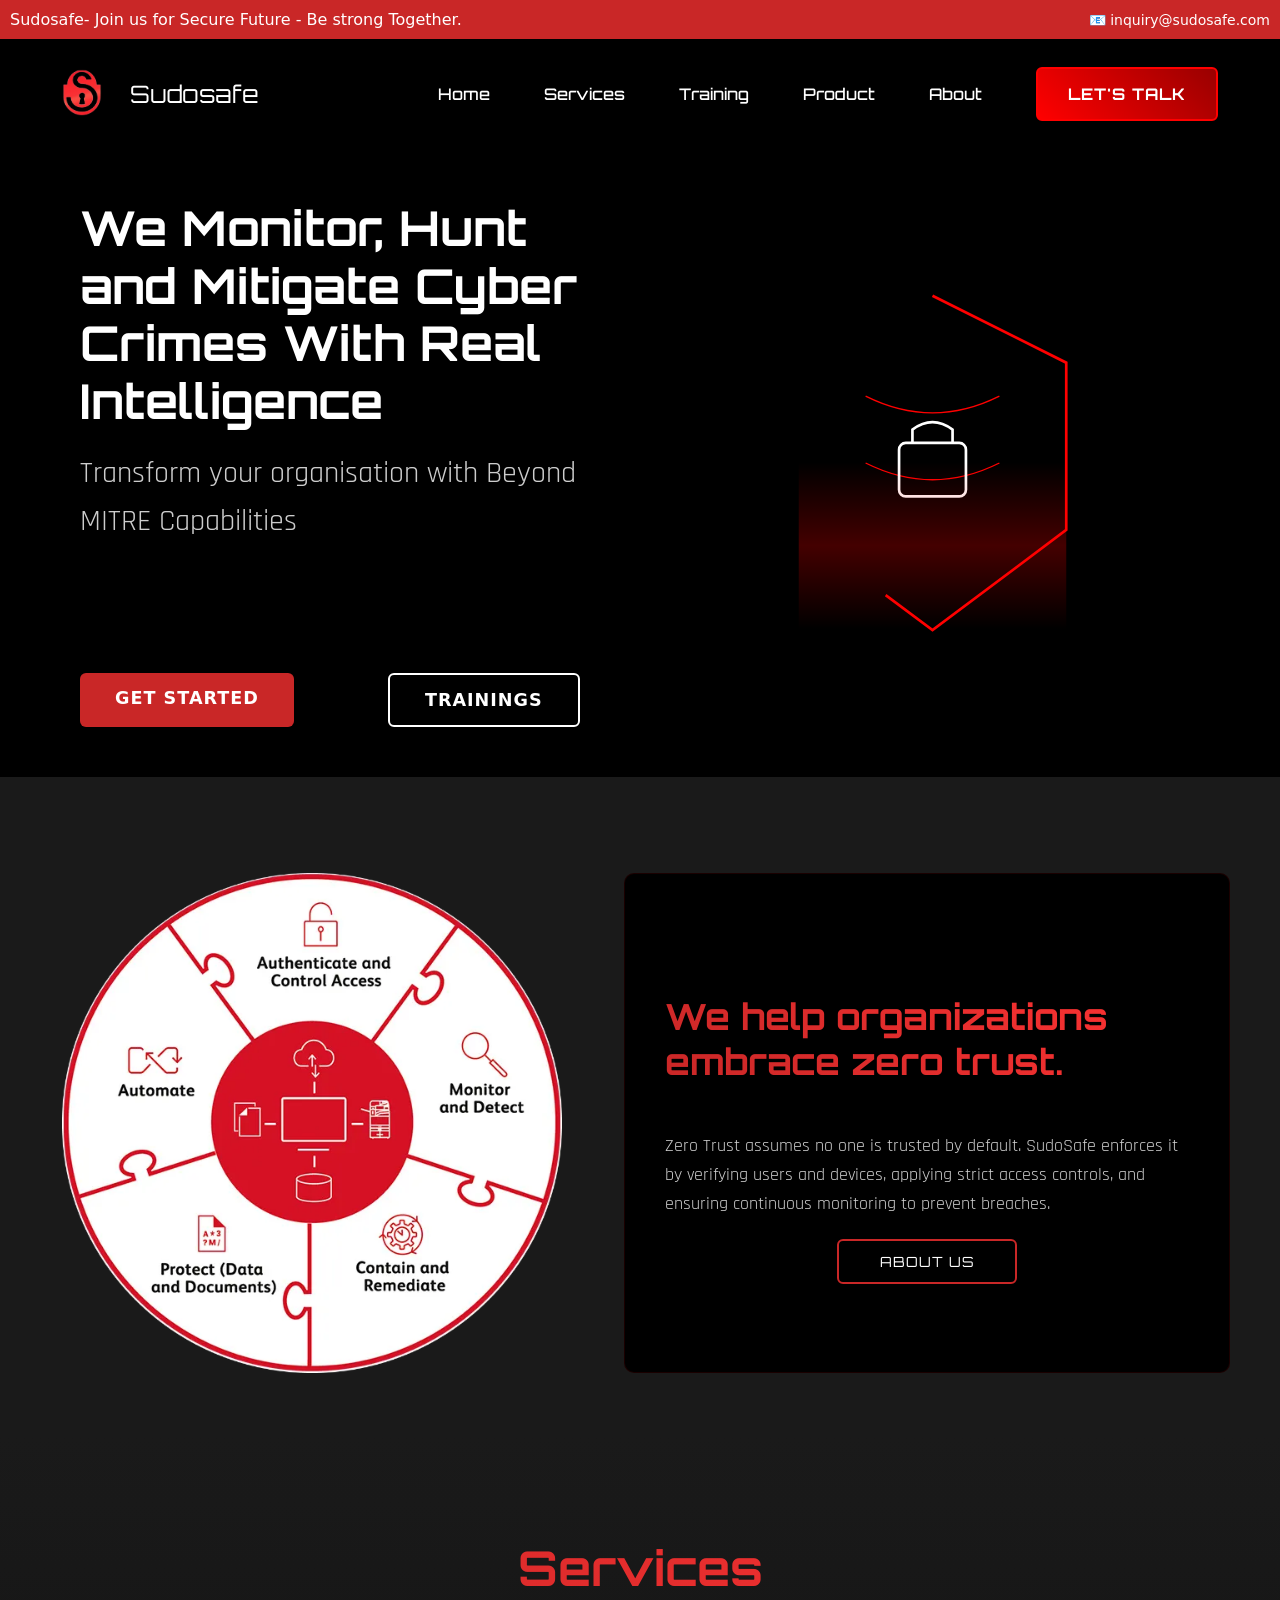
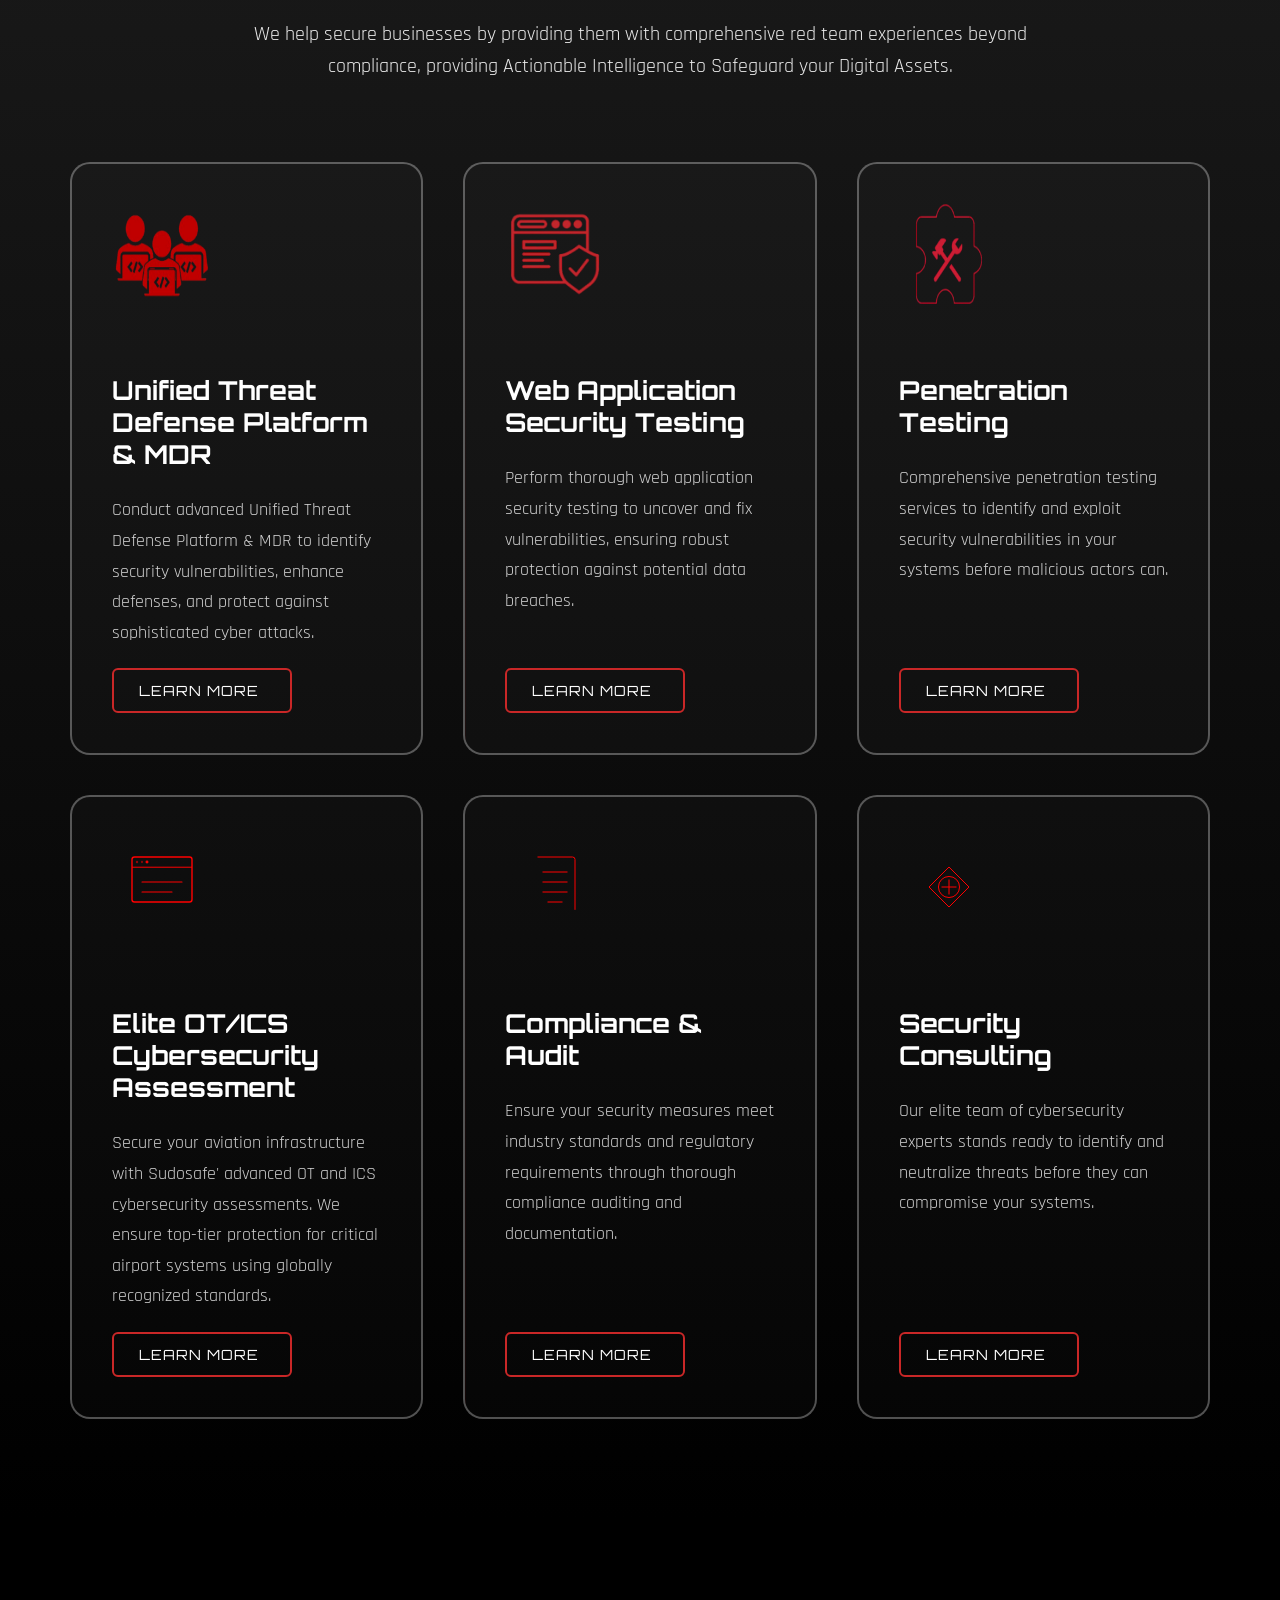
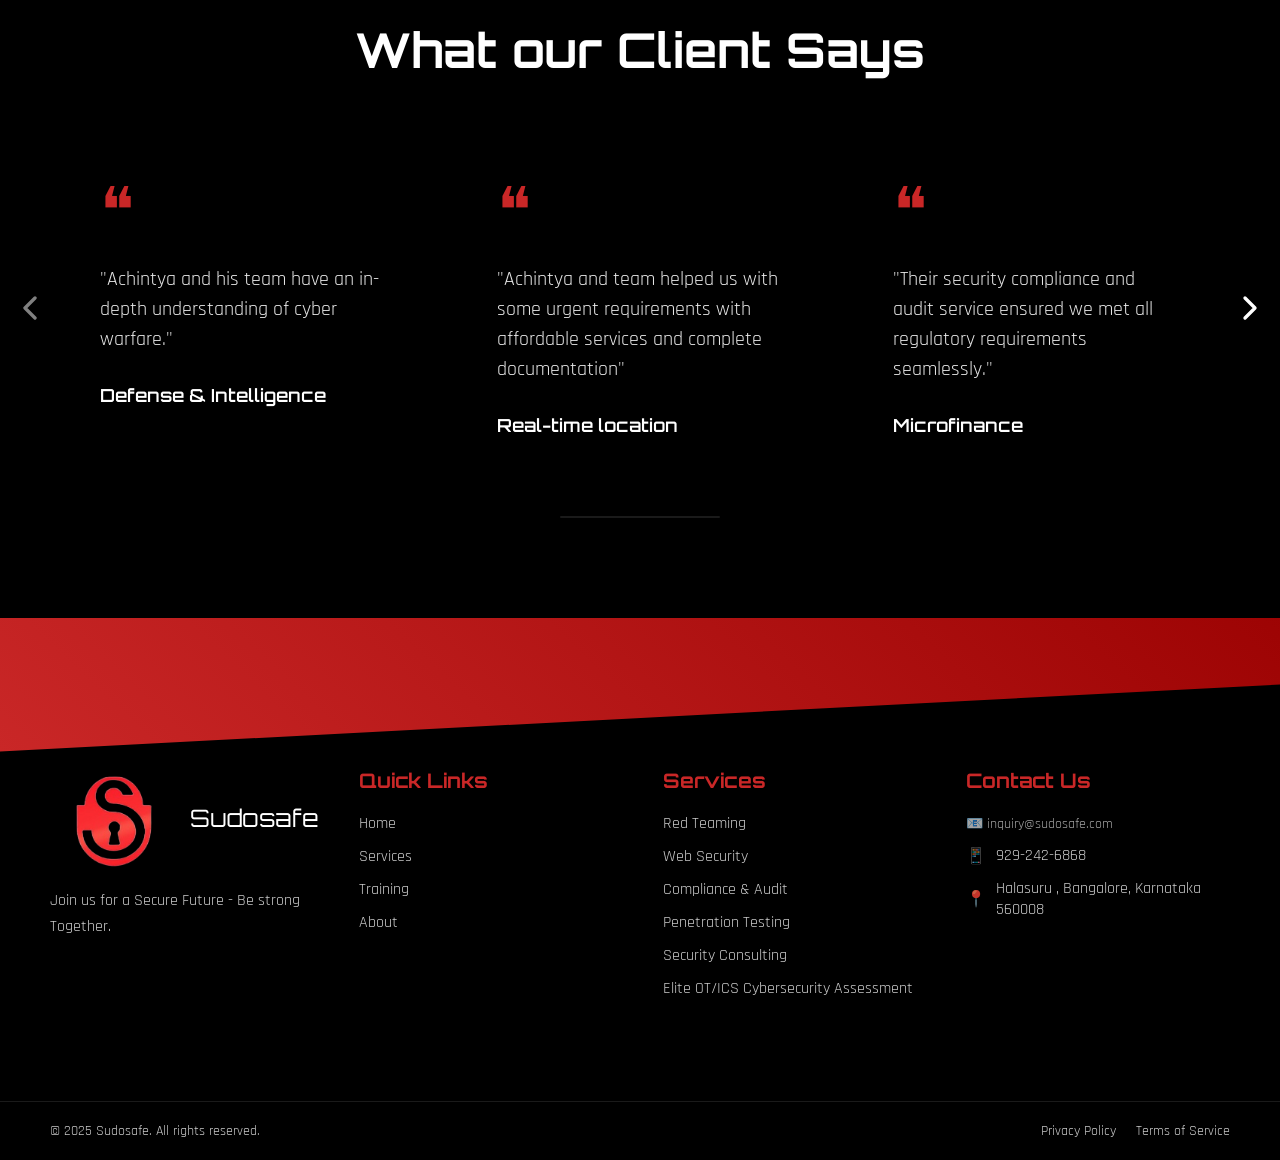
==== commit 454ac06f: "actual website" ====
--- a/index.html
+++ b/index.html
@@ -10,7 +10,7 @@
 </head>
 <body>
     <div class="announcement" id="announcement">
-        <div>- Join us for Secure Future - Be strong Together.</div>
+        <div>Sudosafe- Join us for Secure Future - Be strong Together.</div>
          <div class="mail">
             <a href="mailto:inquiry@sudosafe.com">📧 inquiry@sudosafe.com
             </a>
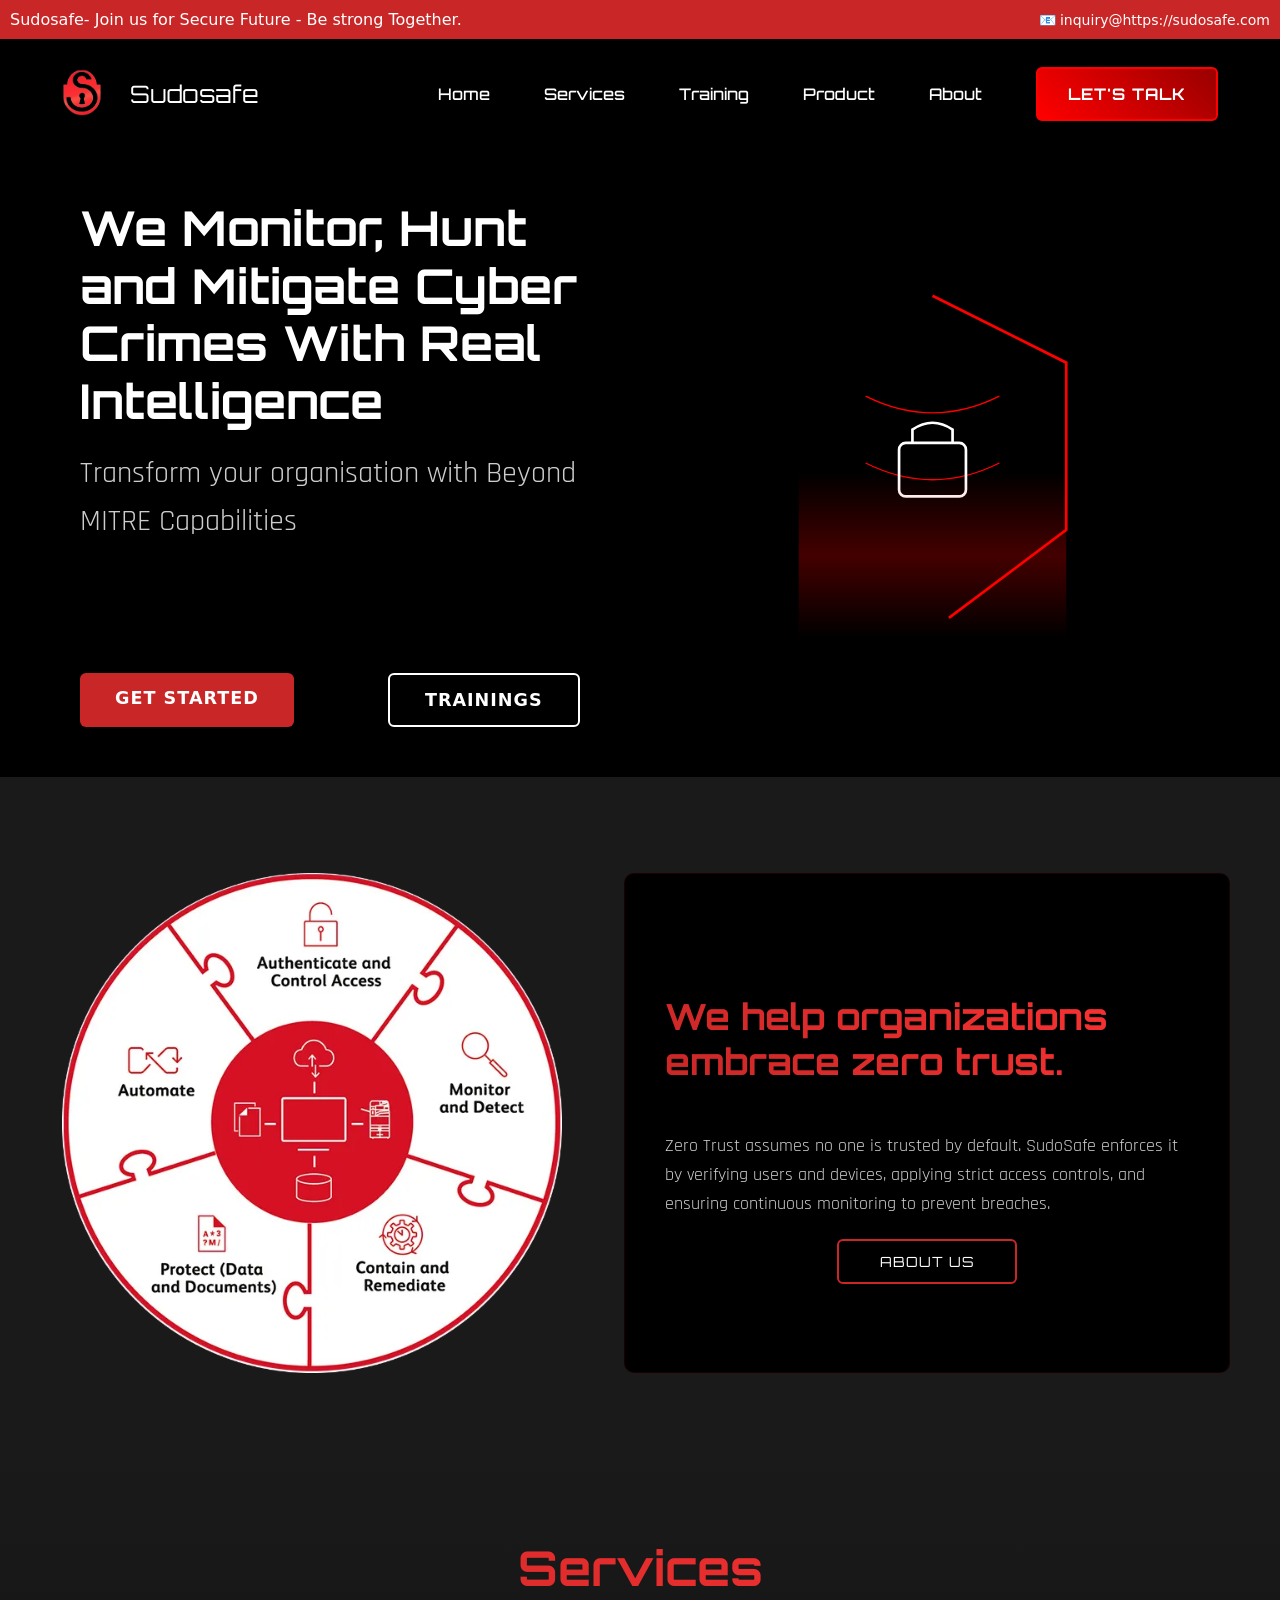
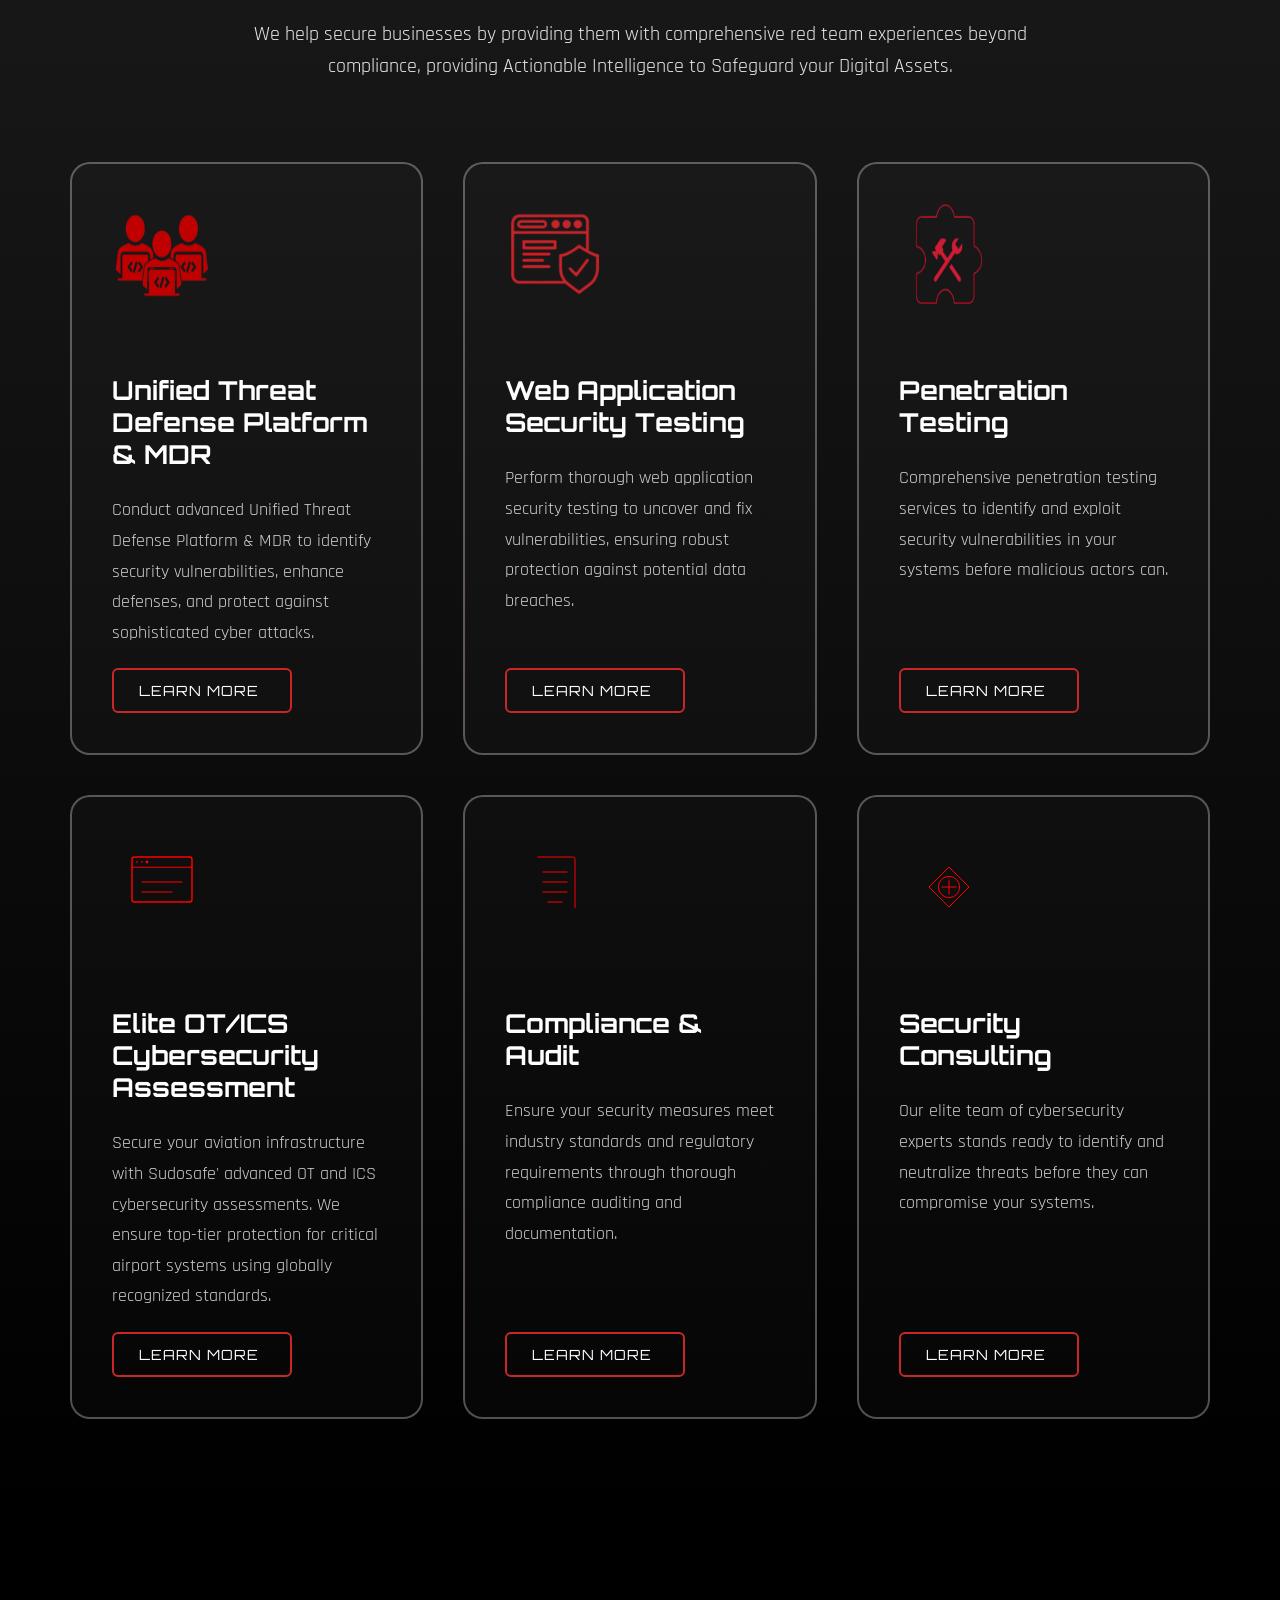
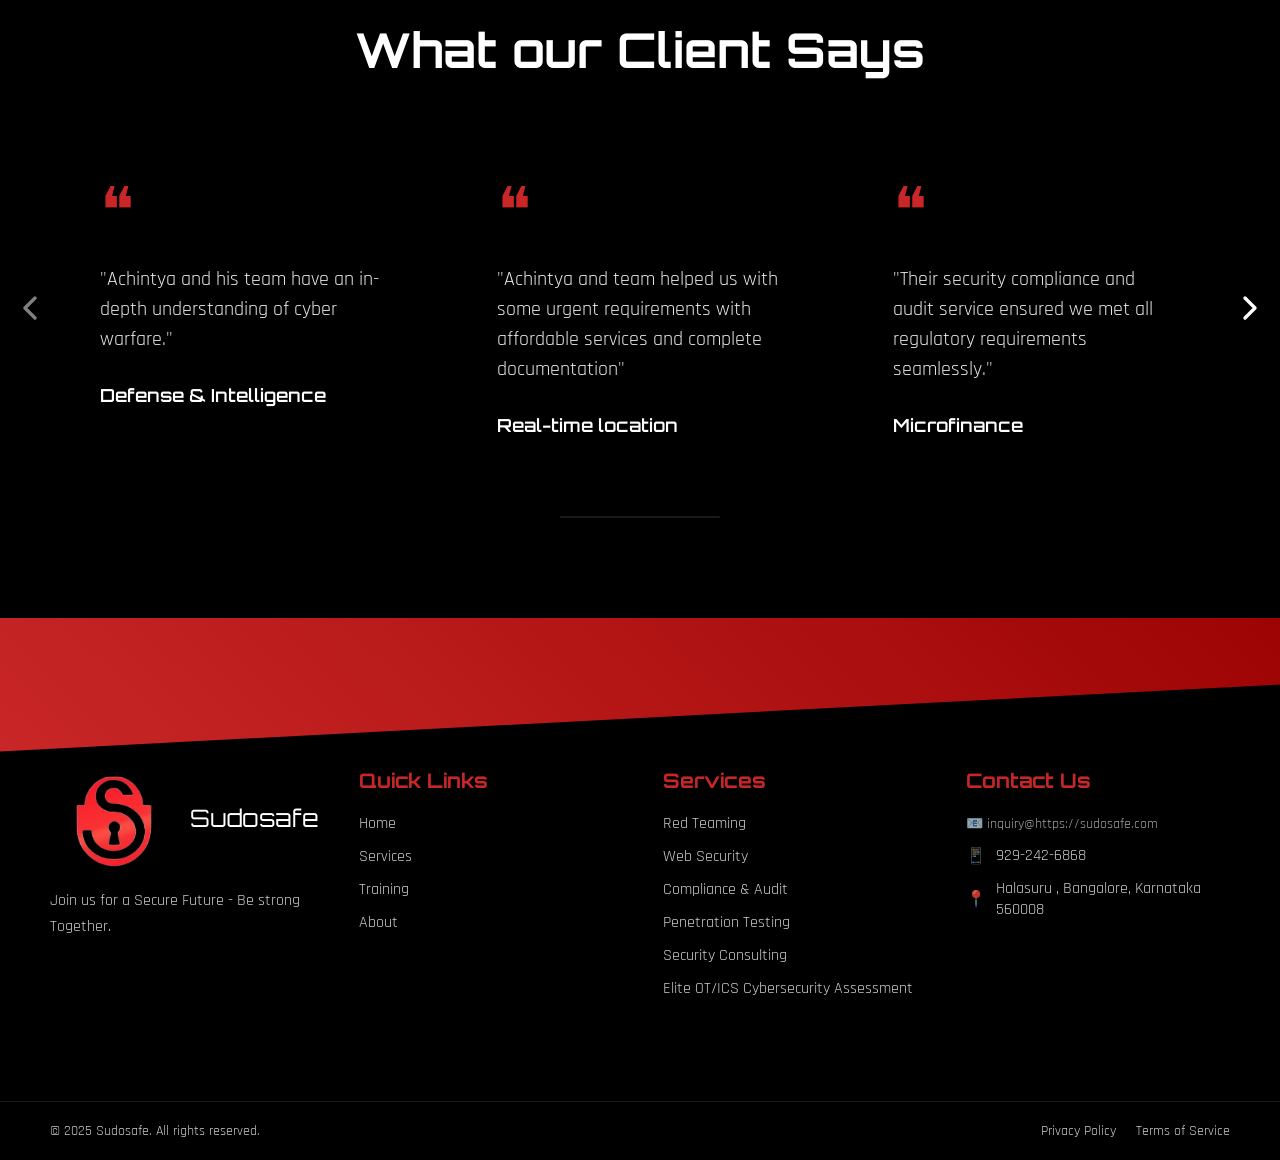
==== commit 229e862d: "correct spelling of about page" ====
--- a/index.html
+++ b/index.html
@@ -12,7 +12,7 @@
     <div class="announcement" id="announcement">
         <div>Sudosafe- Join us for Secure Future - Be strong Together.</div>
          <div class="mail">
-            <a href="mailto:inquiry@sudosafe.com">📧 inquiry@sudosafe.com
+            <a href="mailto:inquiry@https://sudosafe.com">📧 inquiry@https://sudosafe.com
             </a>
         </div>
         <!-- <div class="contact"><i class="contact-icon">📱</i> 929-242-6868</div> -->
@@ -252,7 +252,7 @@
             <h3>Contact Us</h3>
             <ul class="contact-info">
                 <li><div class="mail">
-                        <a href="mailto:inquiry@sudosafe.com"><i class="contact-icon">📧</i> inquiry@sudosafe.com</li></a>
+                        <a href="mailto:inquiry@https://sudosafe.com"><i class="contact-icon">📧</i> inquiry@https://sudosafe.com</li></a>
                 <li><i class="contact-icon">📱</i> 929-242-6868</li>
                 <li><i class="contact-icon">📍</i> Halasuru , Bangalore, Karnataka 560008</li>
             </ul>
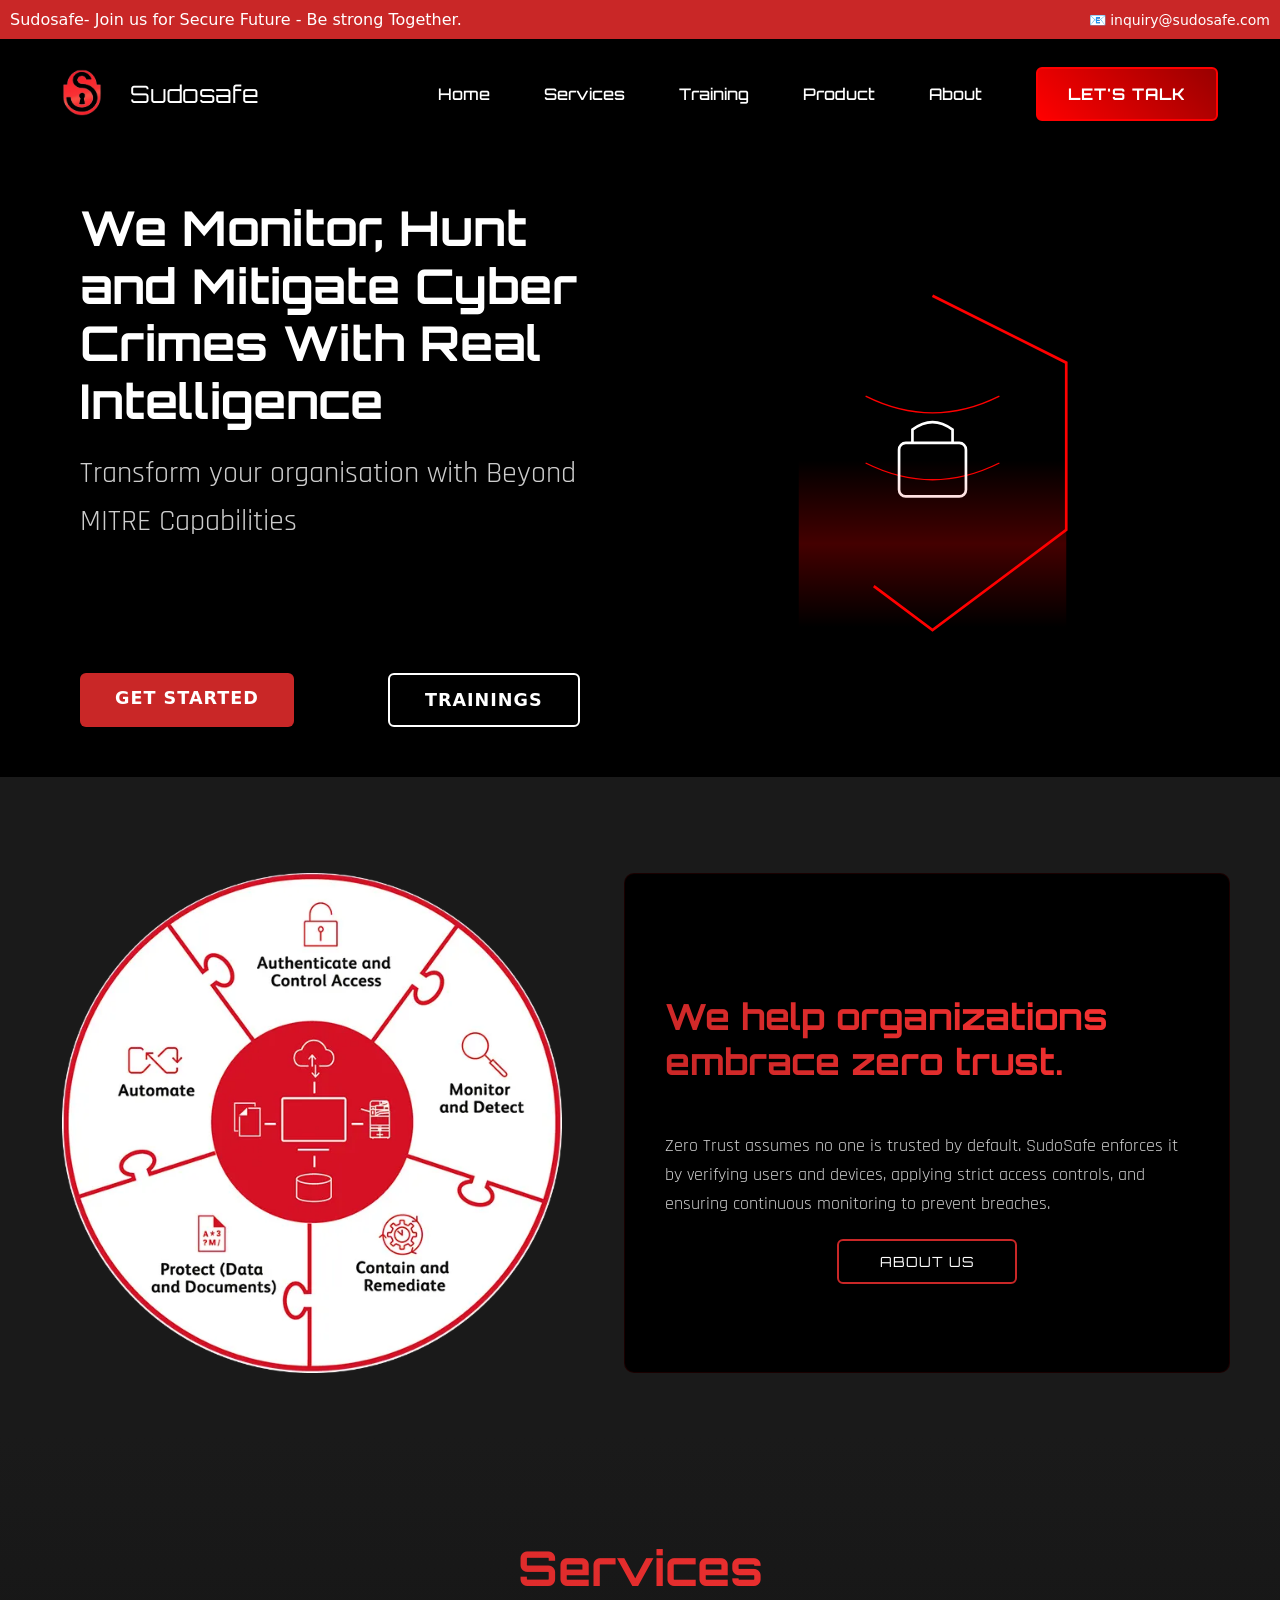
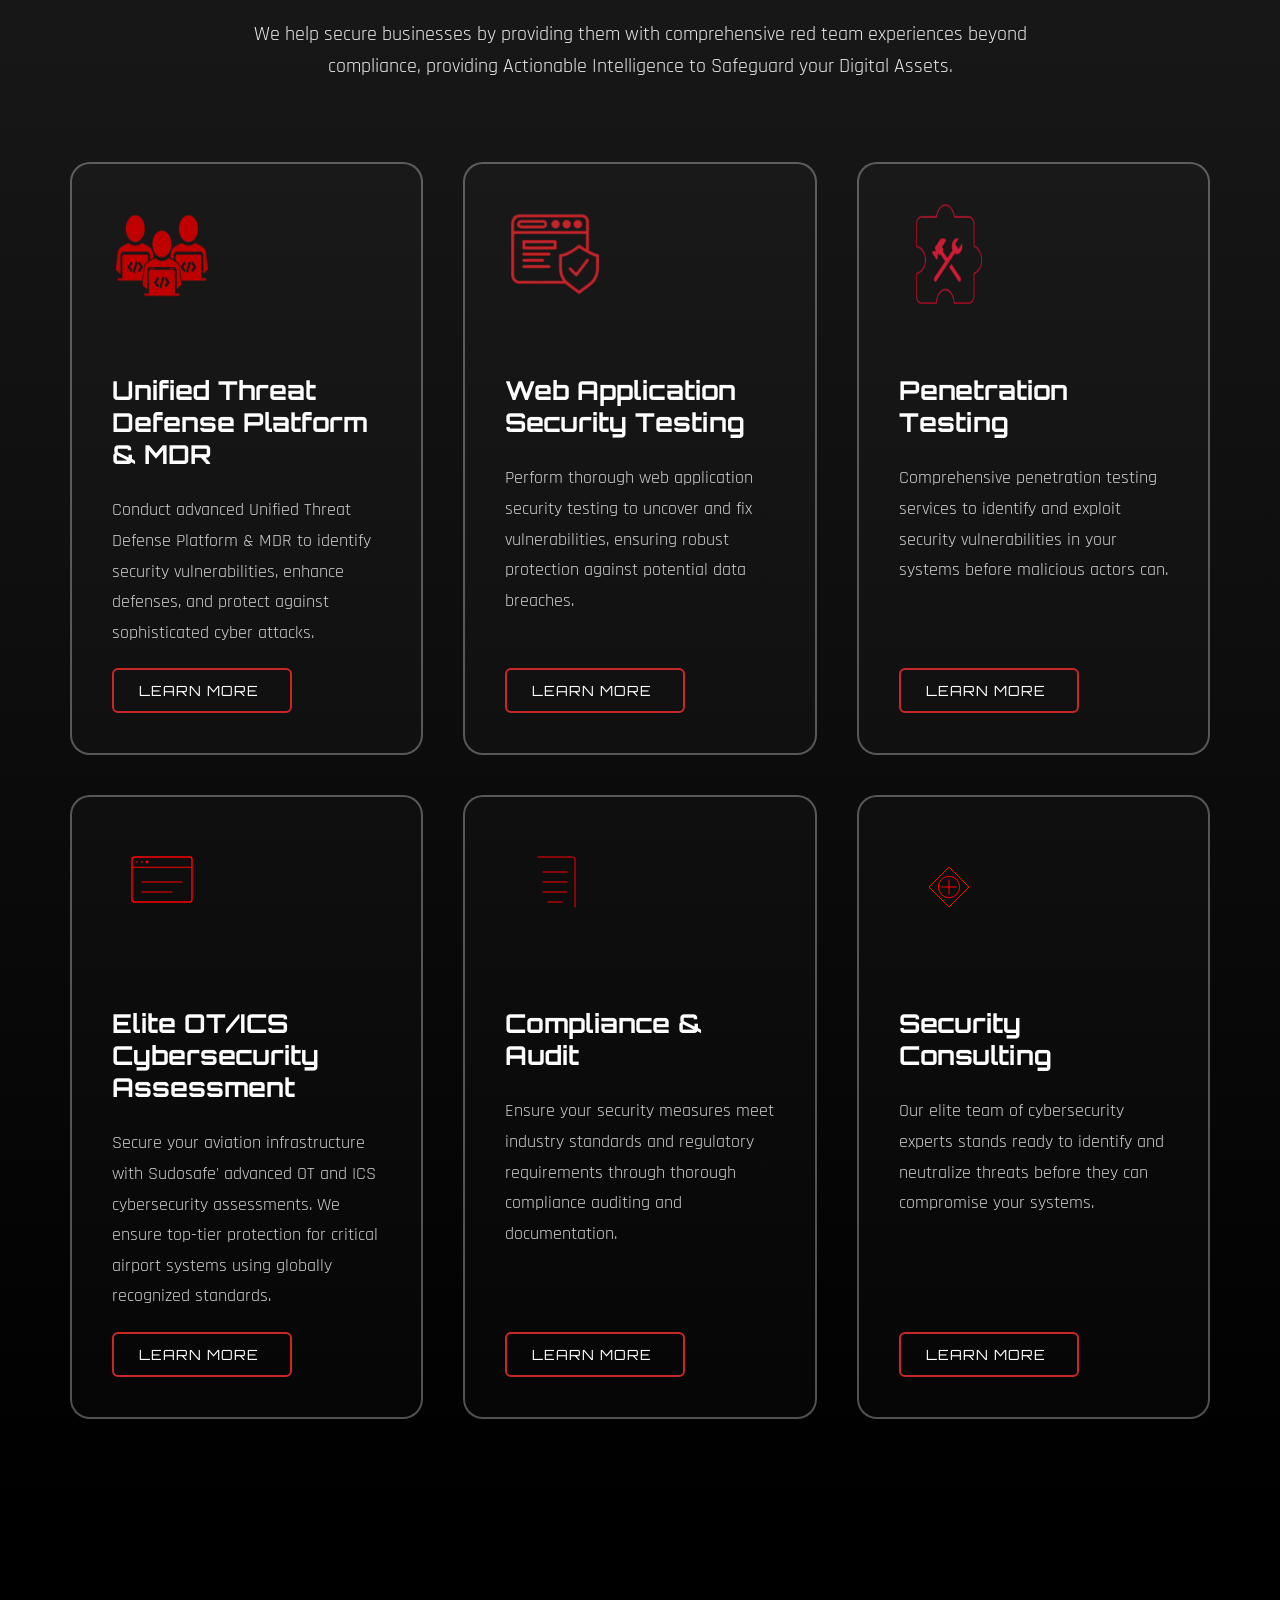
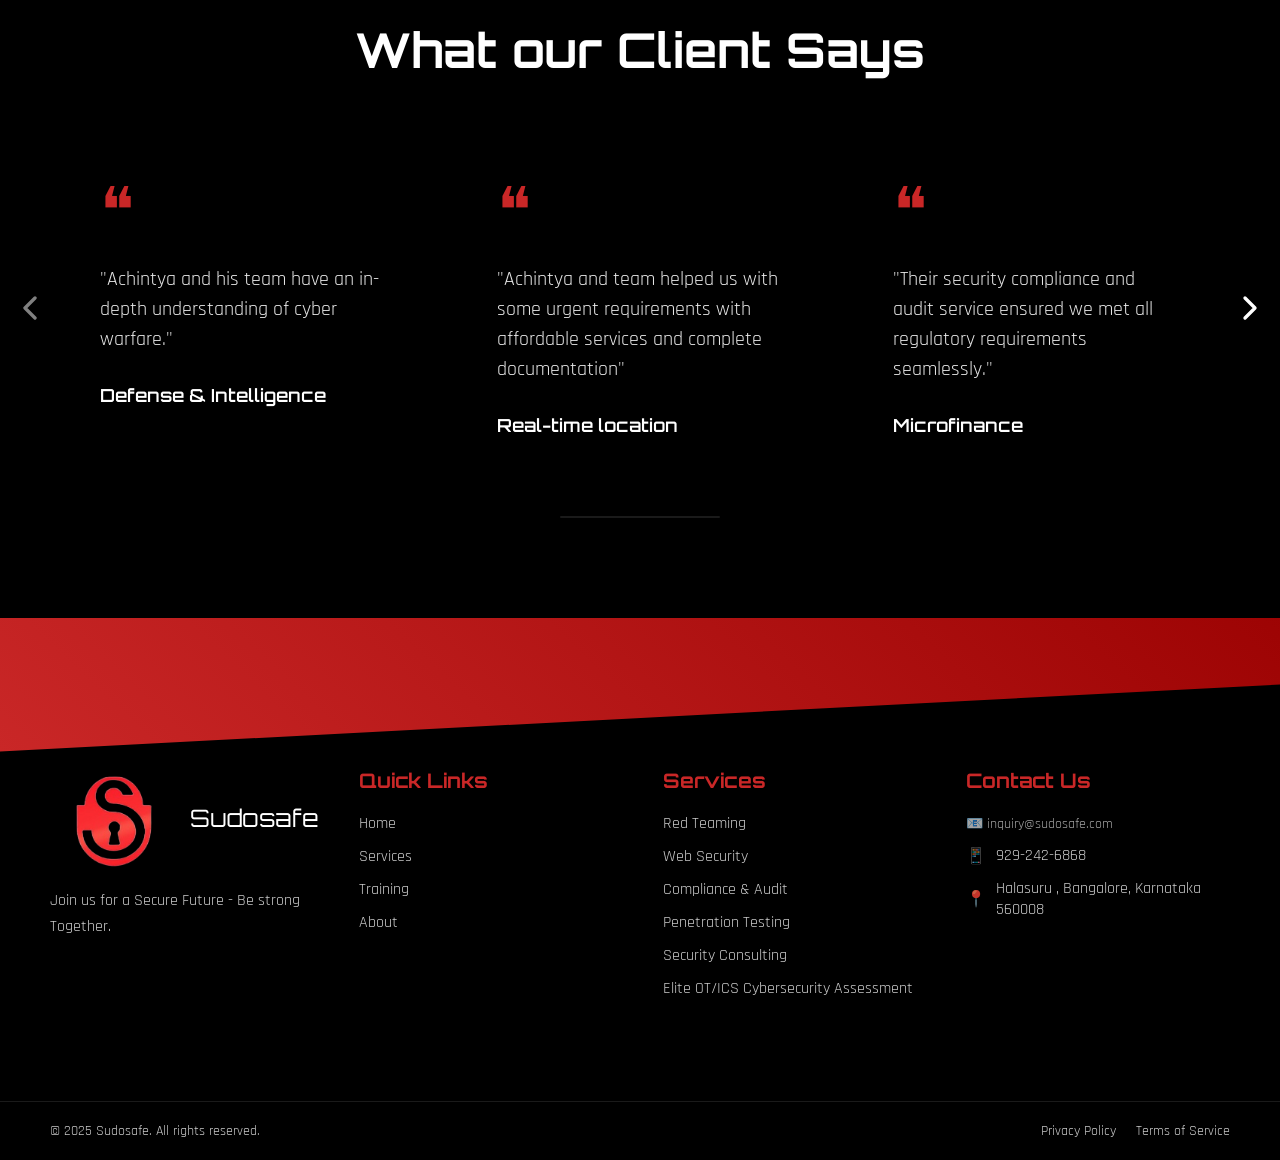
==== commit 768241f8: "correct spelling of about page" ====
--- a/index.html
+++ b/index.html
@@ -12,7 +12,7 @@
     <div class="announcement" id="announcement">
         <div>Sudosafe- Join us for Secure Future - Be strong Together.</div>
          <div class="mail">
-            <a href="mailto:inquiry@https://sudosafe.com">📧 inquiry@https://sudosafe.com
+            <a href="mailto:inquiry@sudosafe.com">📧 inquiry@sudosafe.com
             </a>
         </div>
         <!-- <div class="contact"><i class="contact-icon">📱</i> 929-242-6868</div> -->
@@ -252,7 +252,7 @@
             <h3>Contact Us</h3>
             <ul class="contact-info">
                 <li><div class="mail">
-                        <a href="mailto:inquiry@https://sudosafe.com"><i class="contact-icon">📧</i> inquiry@https://sudosafe.com</li></a>
+                        <a href="mailto:inquiry@sudosafe.com"><i class="contact-icon">📧</i> inquiry@sudosafe.com</li></a>
                 <li><i class="contact-icon">📱</i> 929-242-6868</li>
                 <li><i class="contact-icon">📍</i> Halasuru , Bangalore, Karnataka 560008</li>
             </ul>
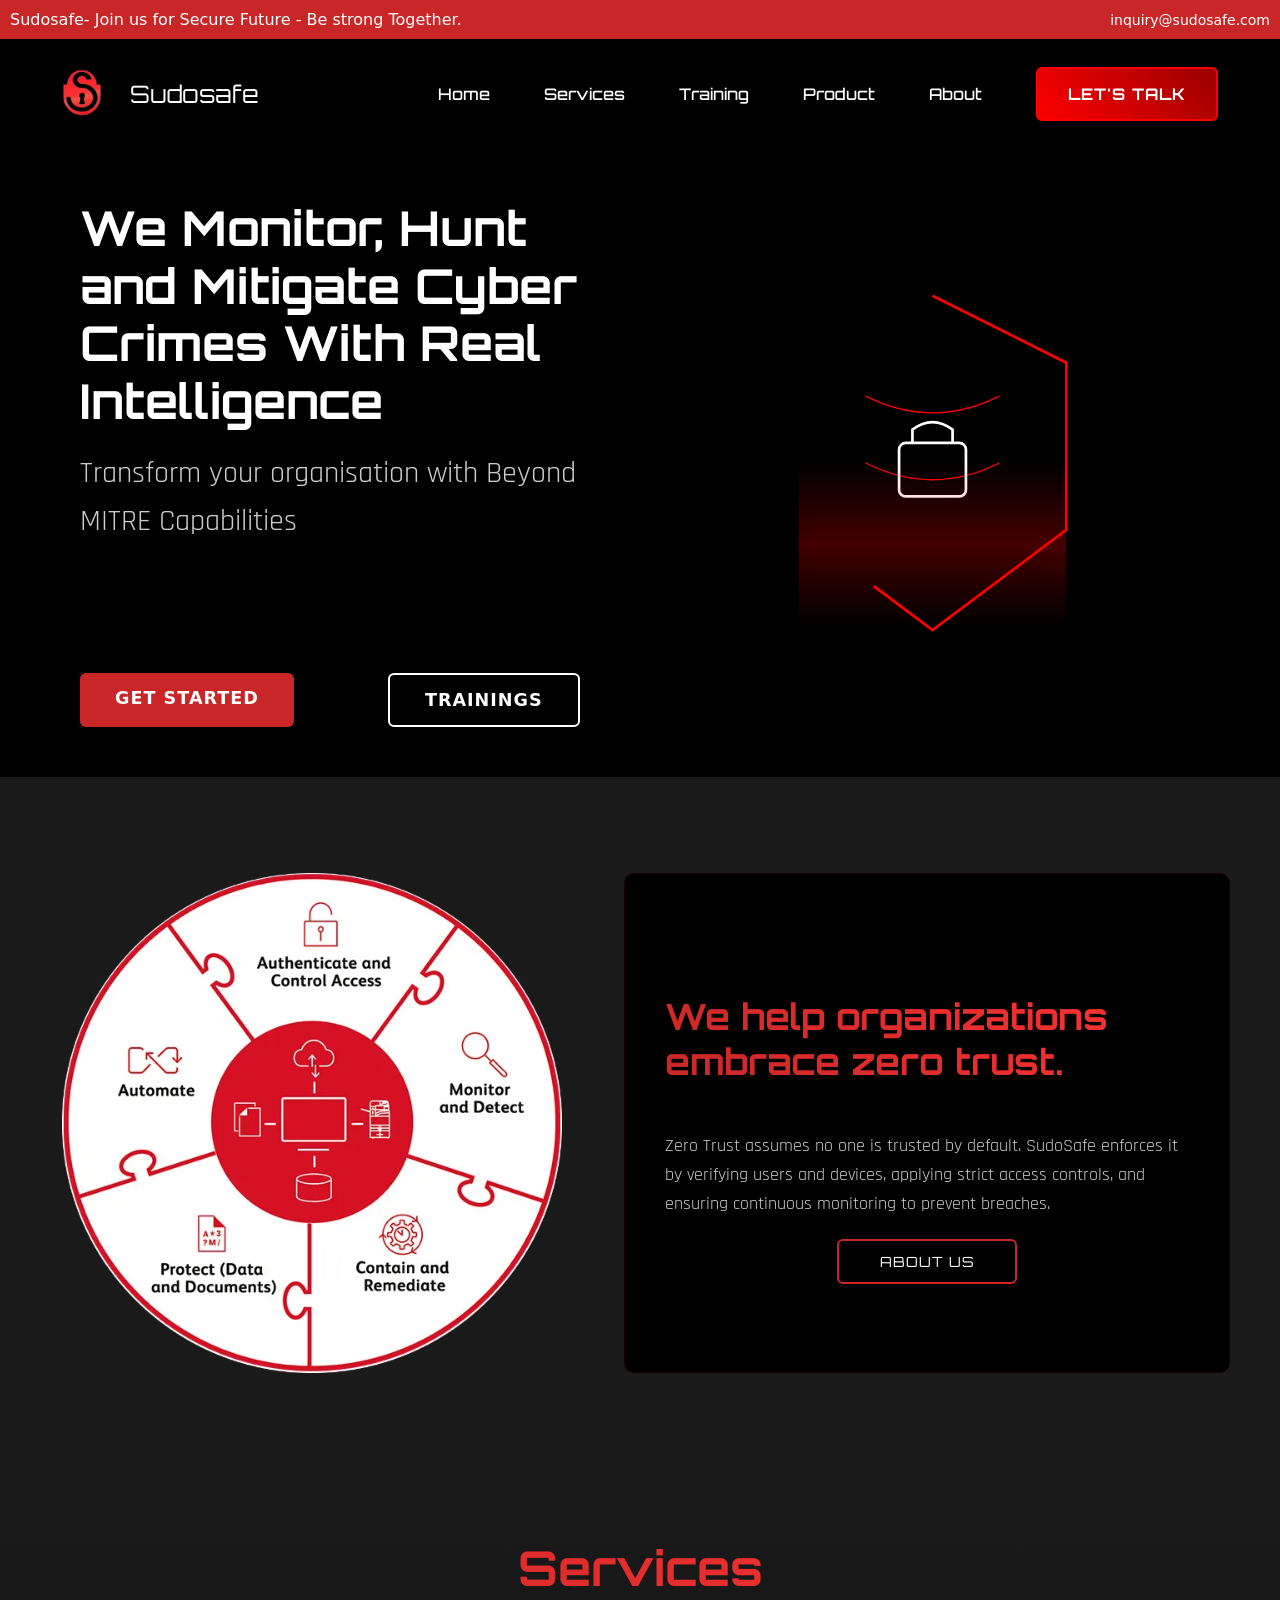
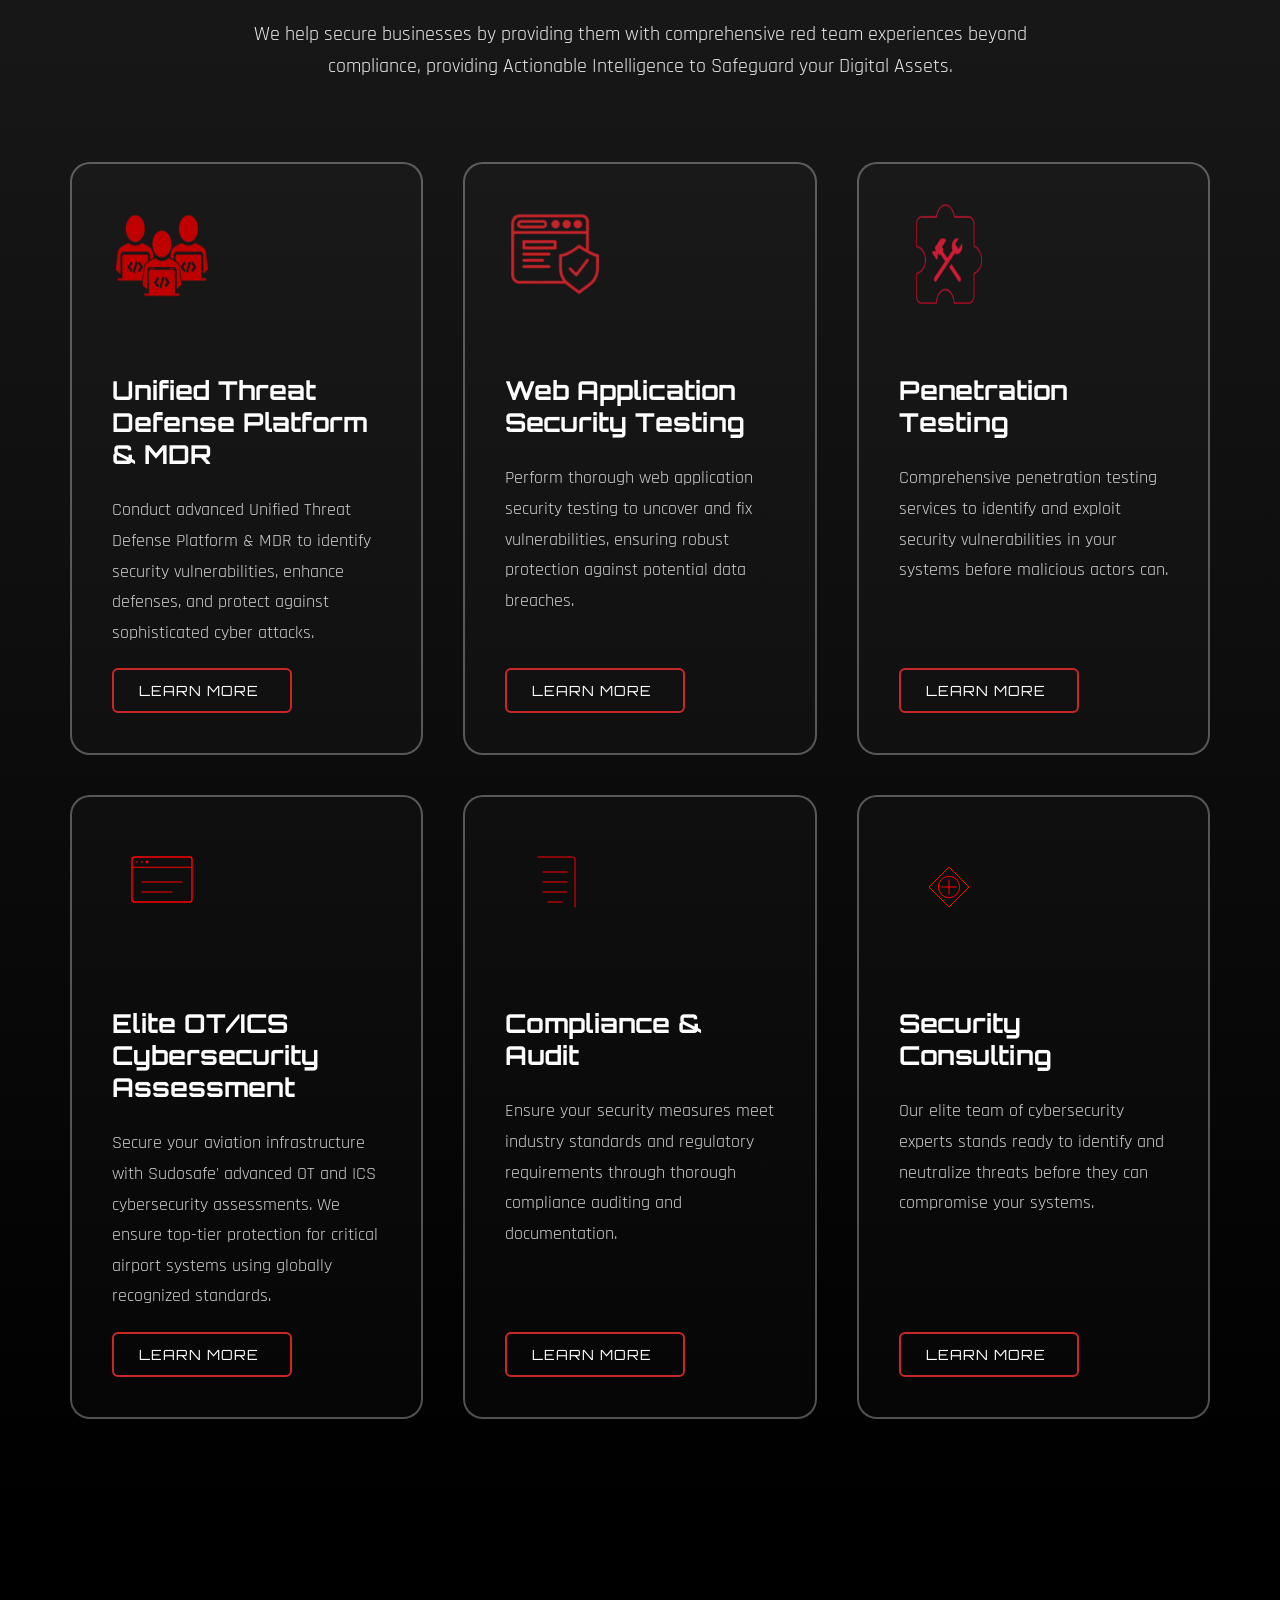
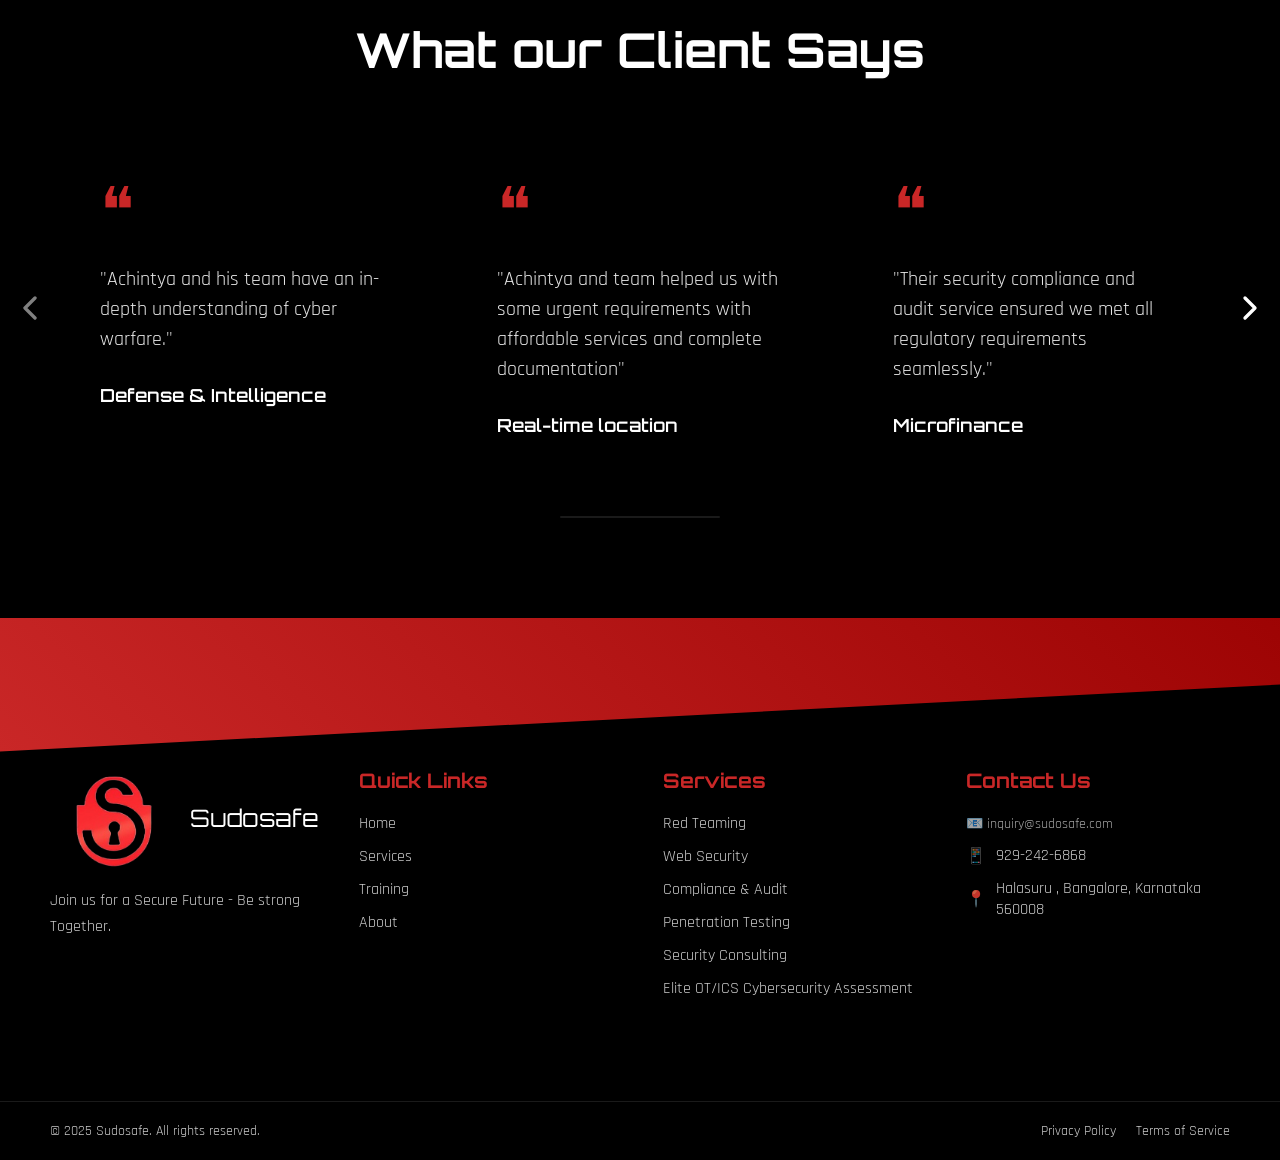
==== commit 7d3ff669: "actual website" ====
--- a/index.html
+++ b/index.html
@@ -12,7 +12,7 @@
     <div class="announcement" id="announcement">
         <div>Sudosafe- Join us for Secure Future - Be strong Together.</div>
          <div class="mail">
-            <a href="mailto:inquiry@sudosafe.com">📧 inquiry@sudosafe.com
+            <a href="mailto:inquiry@sudosafe.com"> inquiry@sudosafe.com
             </a>
         </div>
         <!-- <div class="contact"><i class="contact-icon">📱</i> 929-242-6868</div> -->
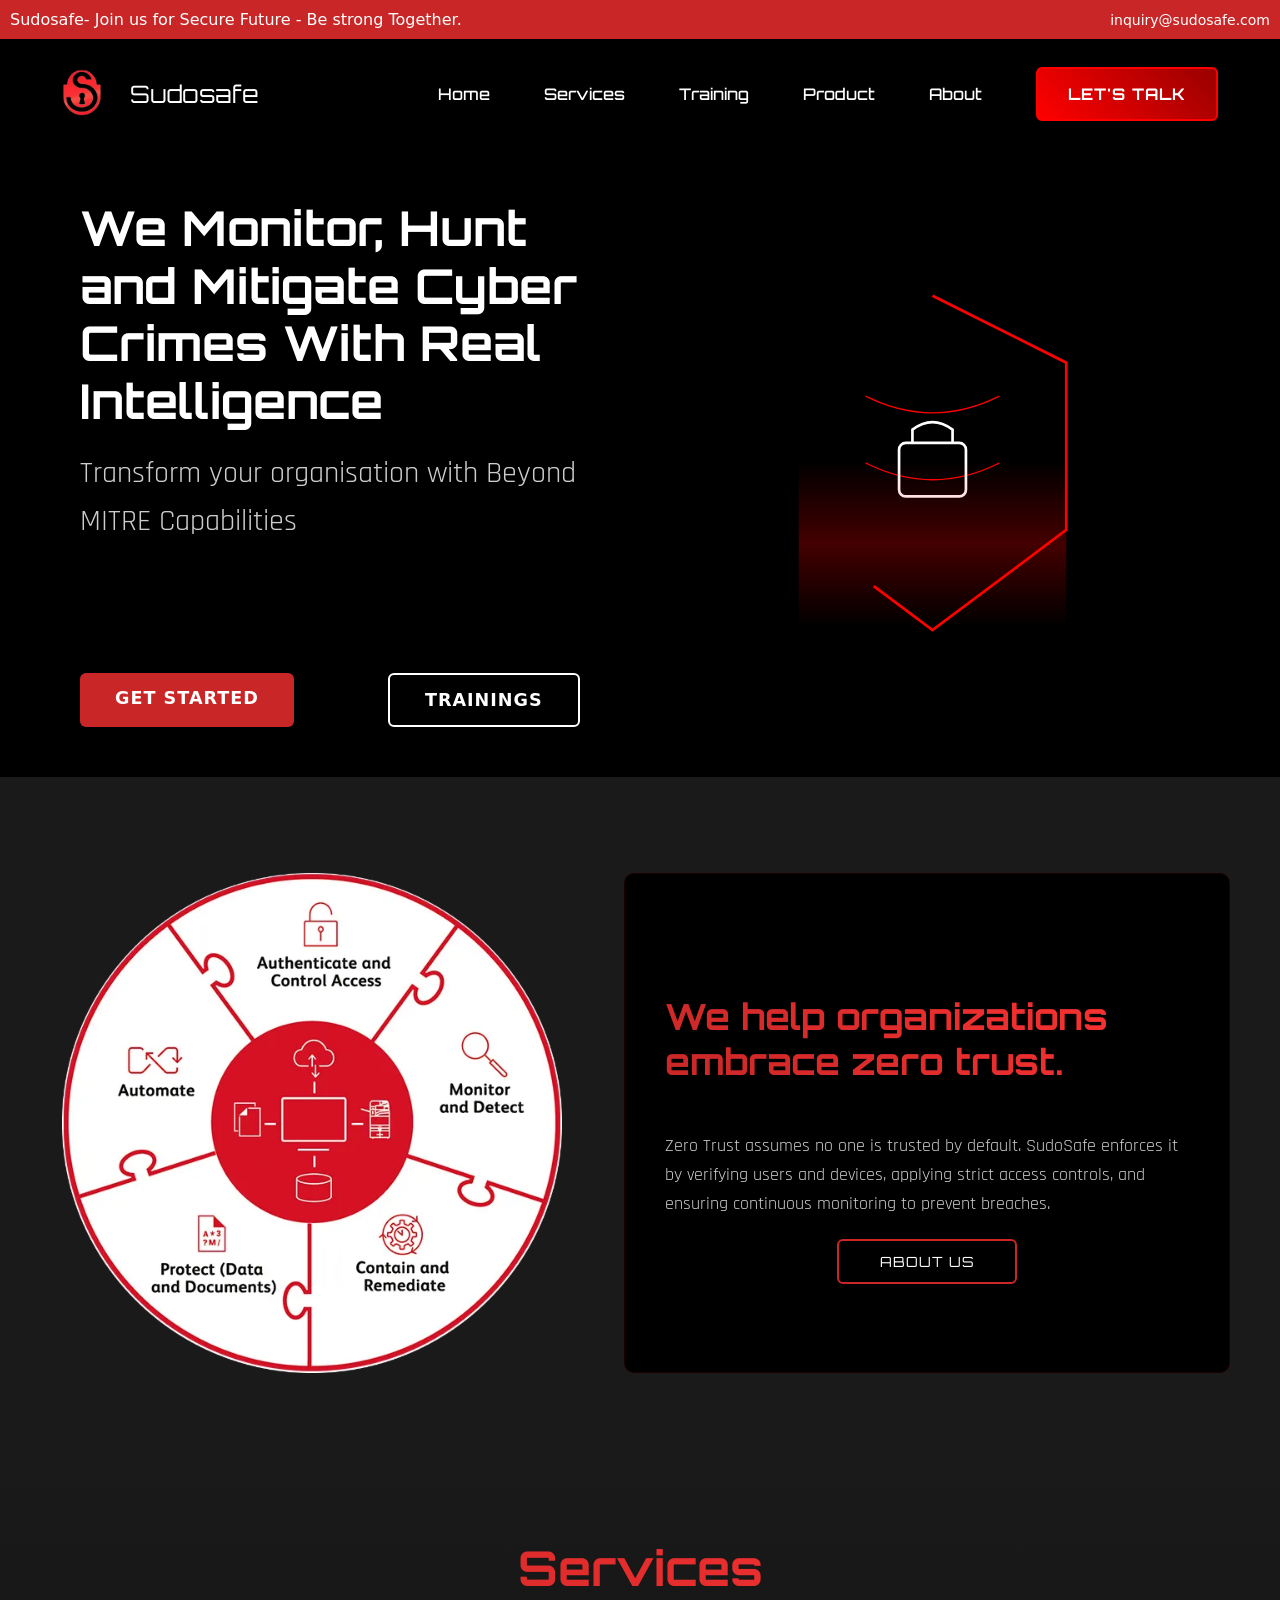
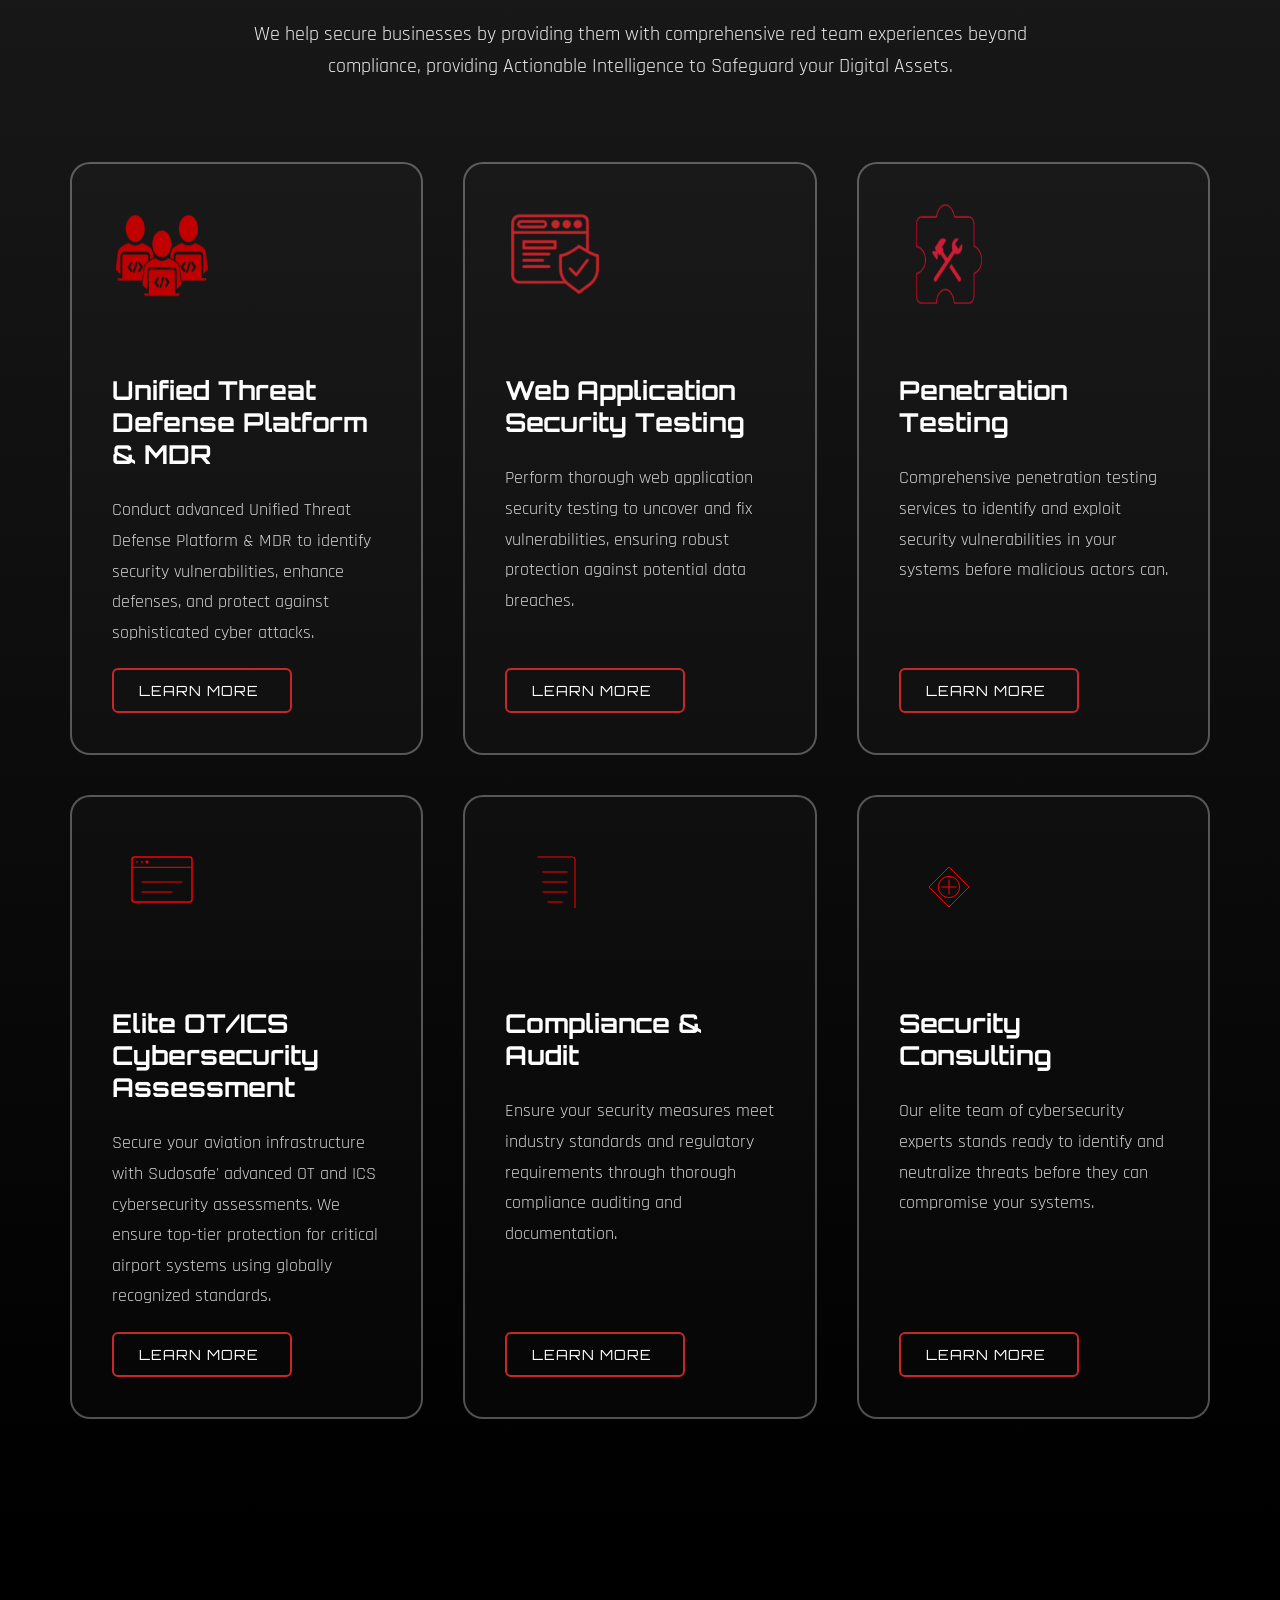
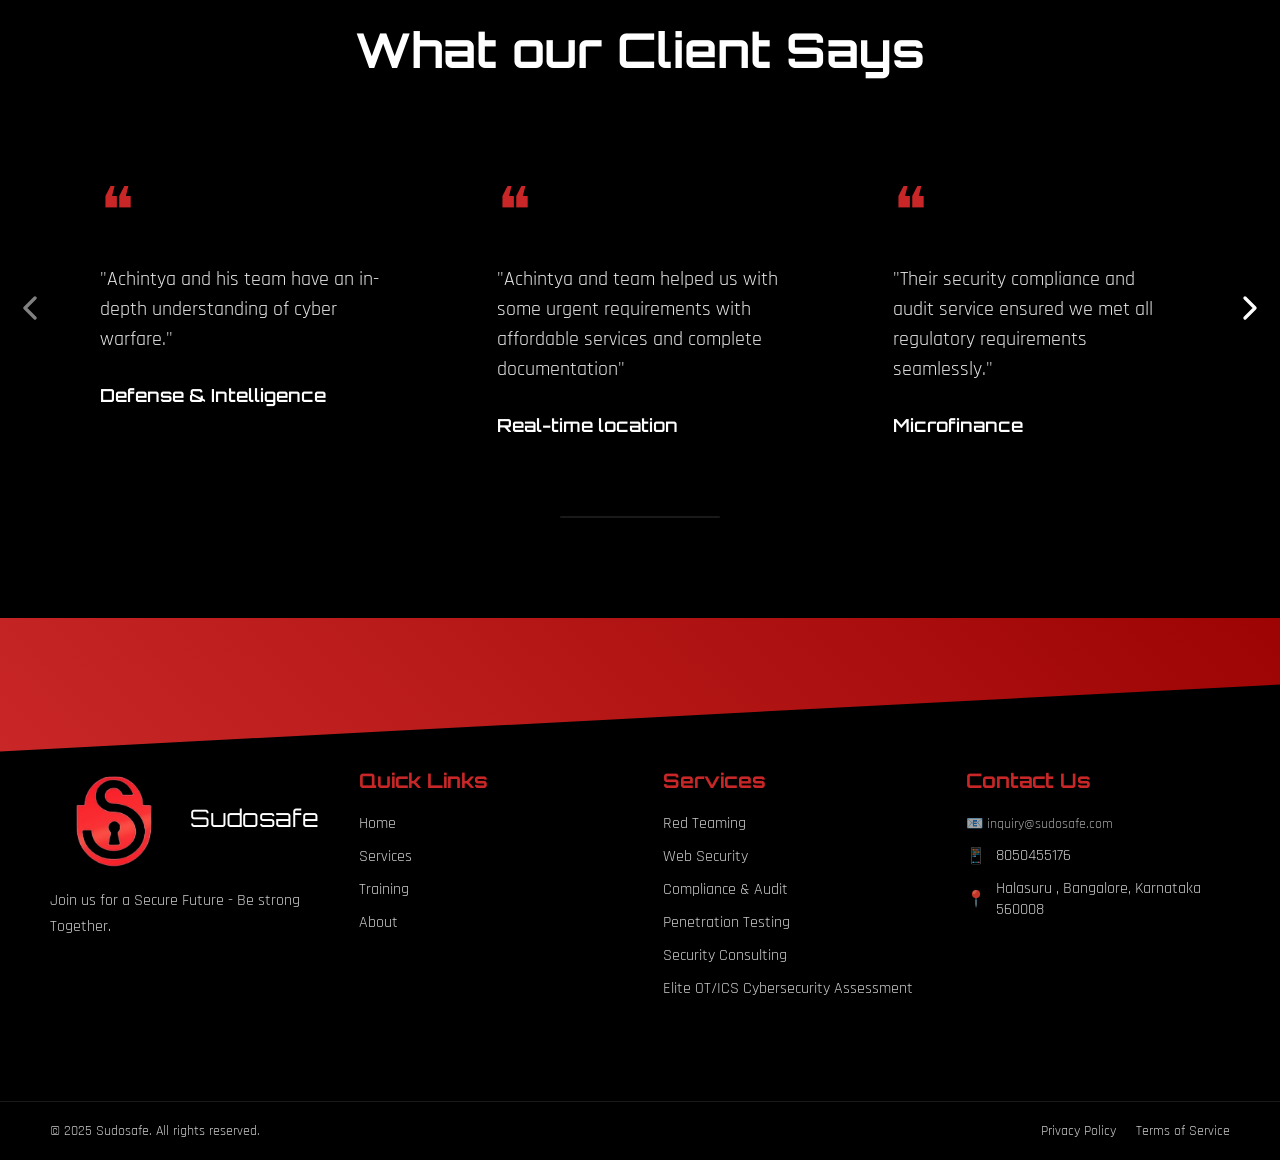
==== commit 2776f097: "actual website" ====
--- a/index.html
+++ b/index.html
@@ -15,7 +15,7 @@
             <a href="mailto:inquiry@sudosafe.com"> inquiry@sudosafe.com
             </a>
         </div>
-        <!-- <div class="contact"><i class="contact-icon">📱</i> 929-242-6868</div> -->
+        <!-- <div class="contact"><i class="contact-icon">📱</i> 8050455176</div> -->
     </div>
     <nav>
         <div class="logo">
@@ -253,7 +253,7 @@
             <ul class="contact-info">
                 <li><div class="mail">
                         <a href="mailto:inquiry@sudosafe.com"><i class="contact-icon">📧</i> inquiry@sudosafe.com</li></a>
-                <li><i class="contact-icon">📱</i> 929-242-6868</li>
+                <li><i class="contact-icon">📱</i> 8050455176</li>
                 <li><i class="contact-icon">📍</i> Halasuru , Bangalore, Karnataka 560008</li>
             </ul>
         </div>
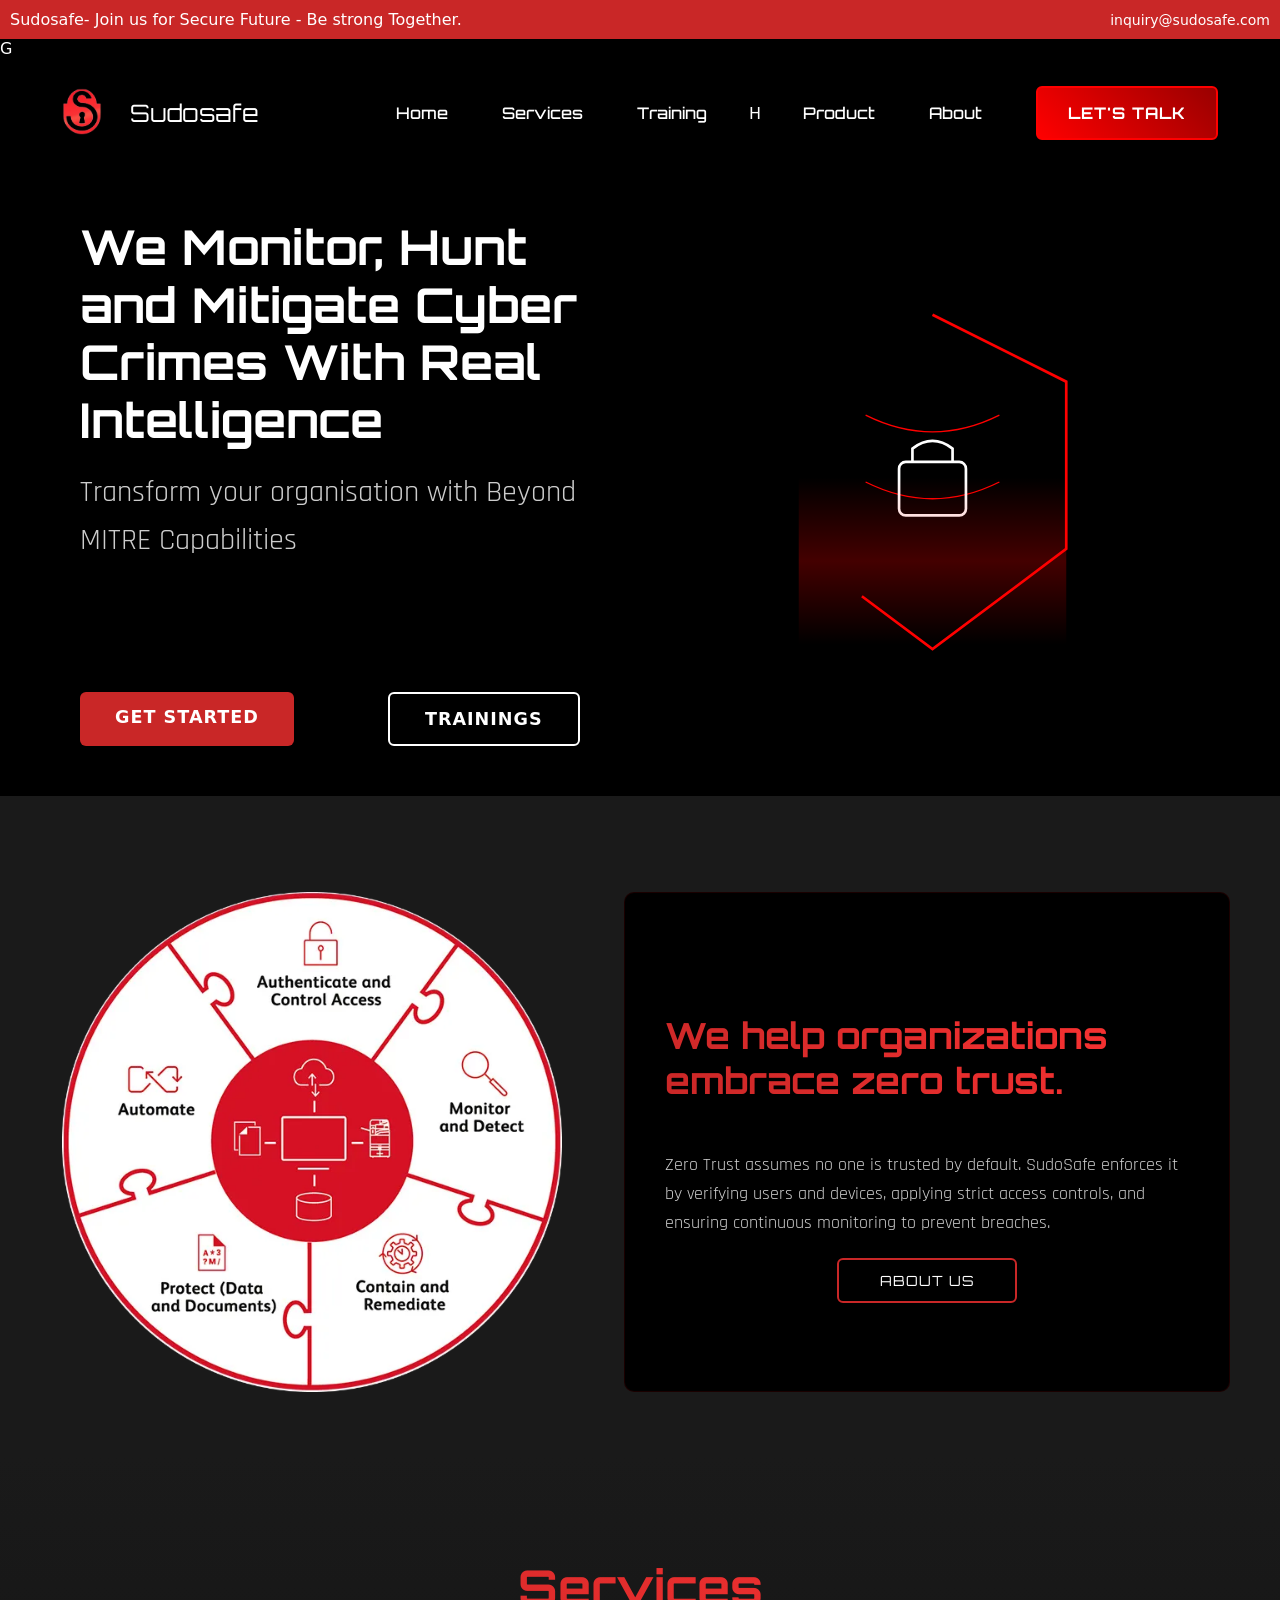
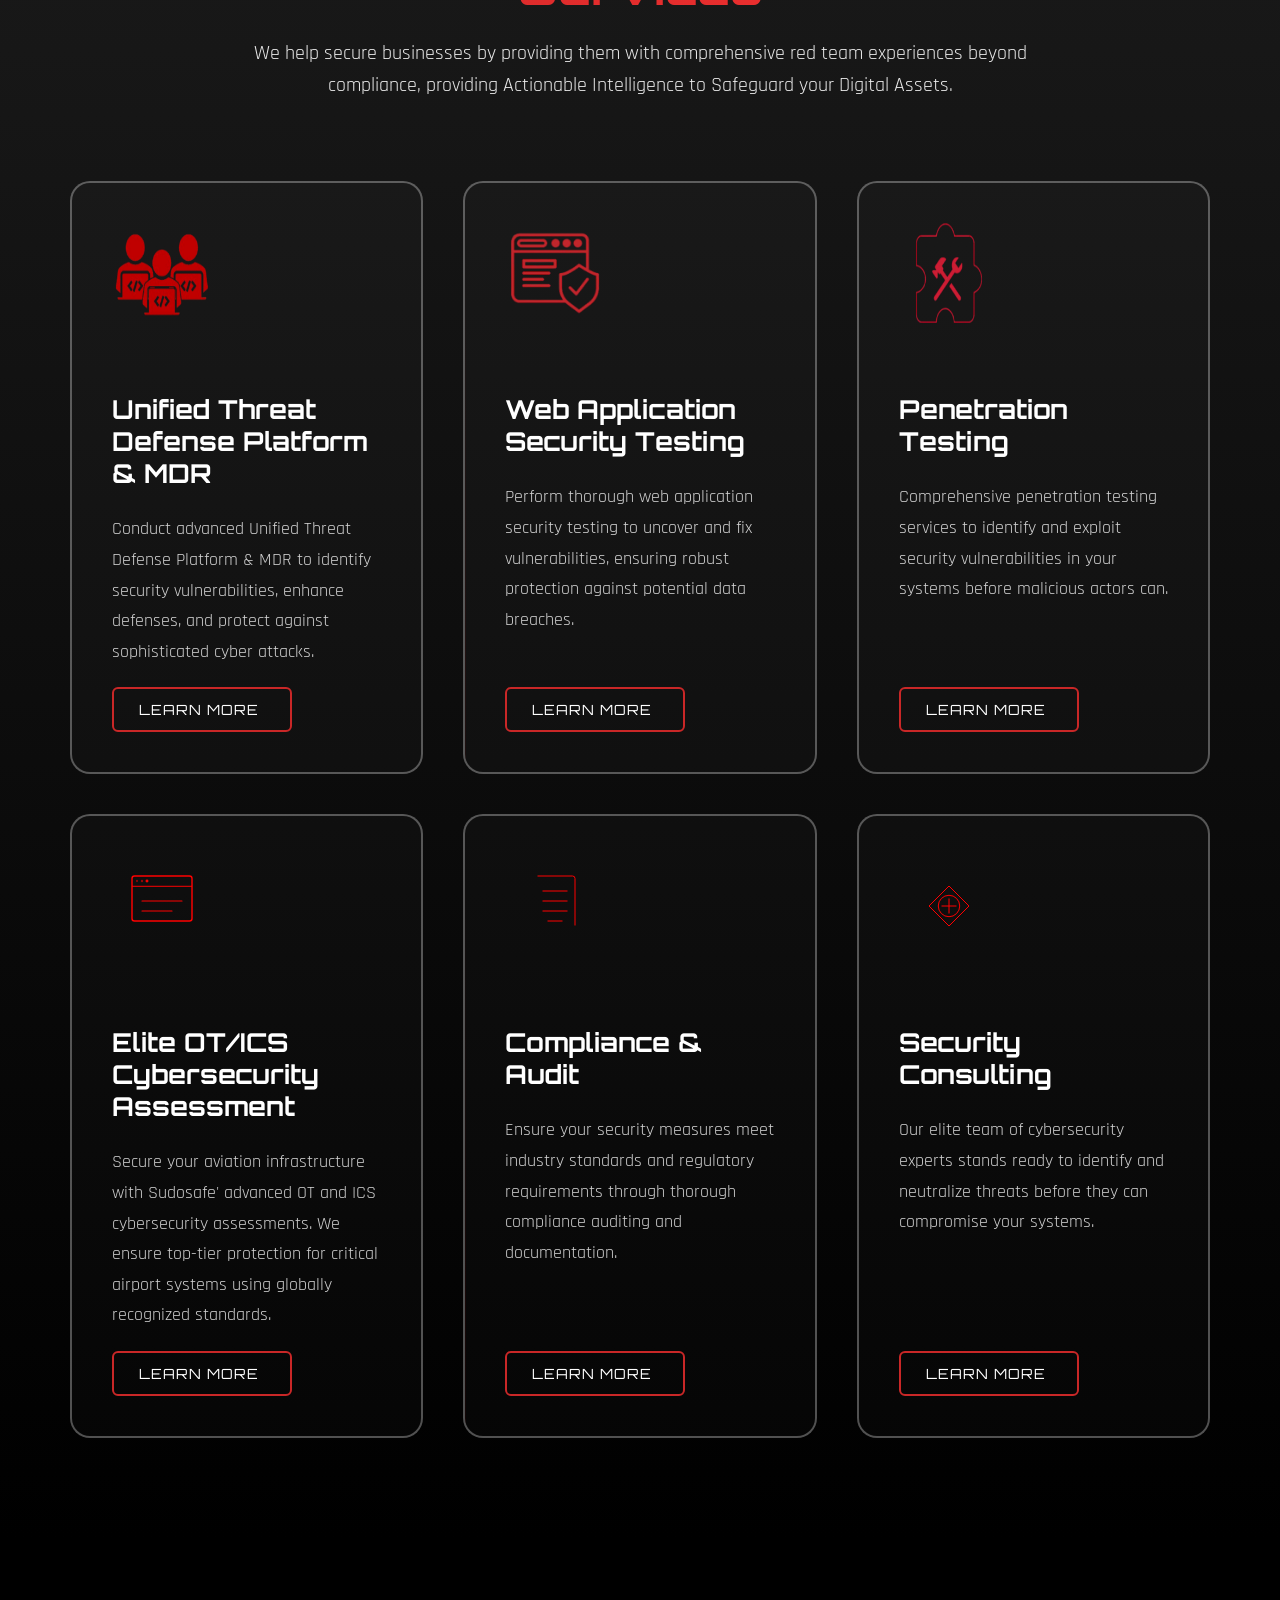
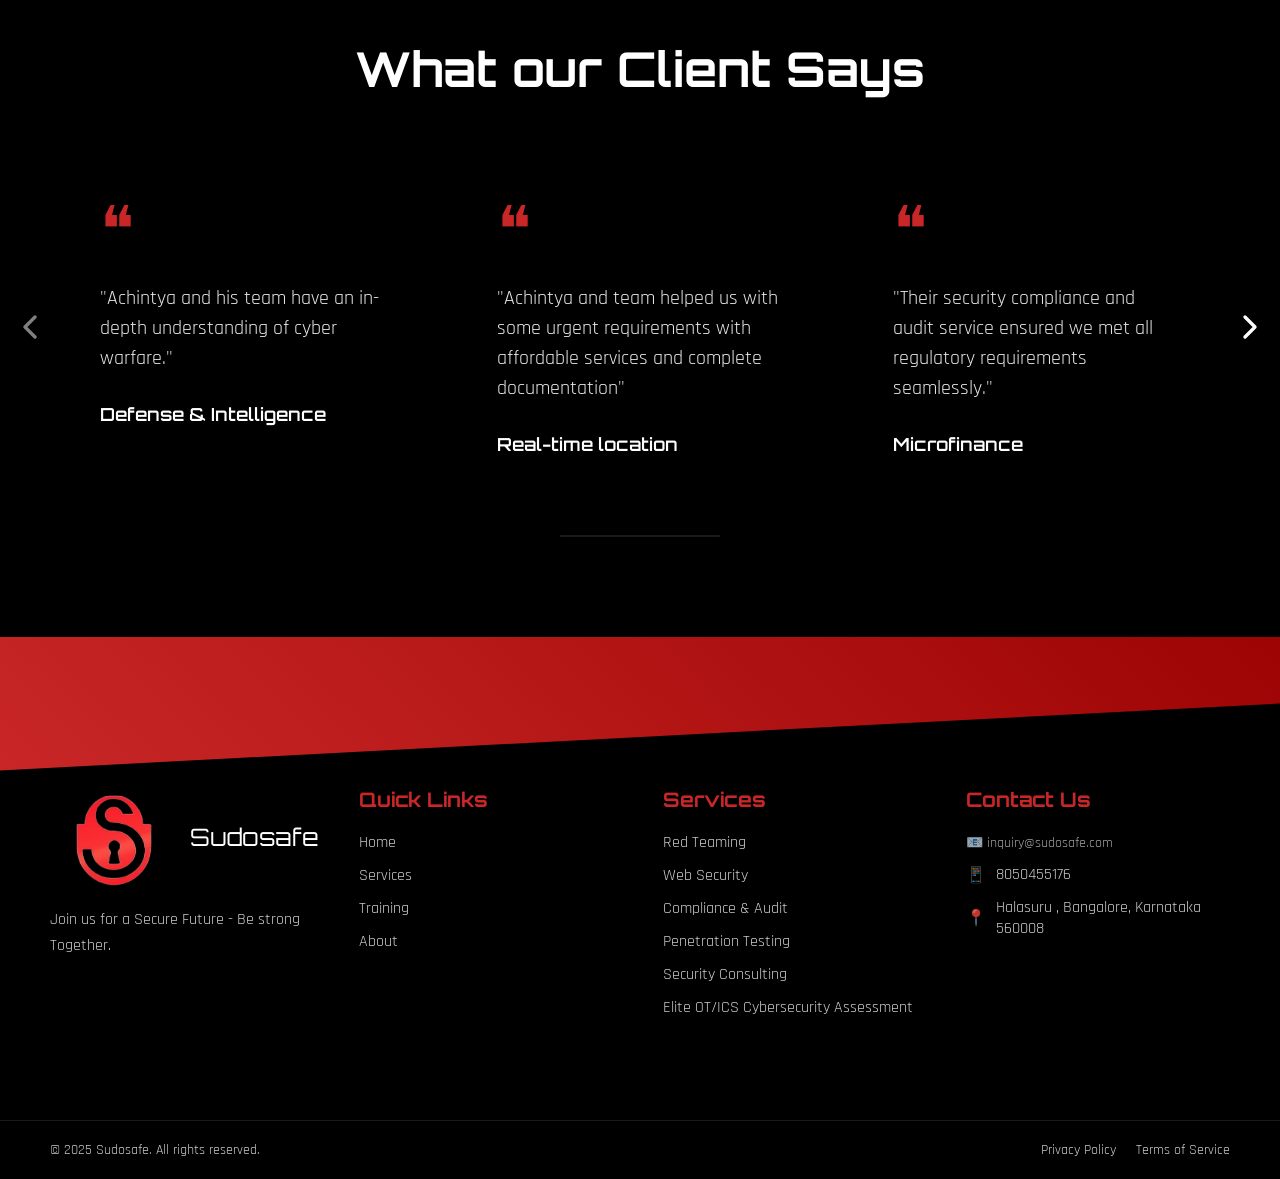
==== commit 57535bd2: "1st commit" ====
--- a/index.html
+++ b/index.html
@@ -1,4 +1,3 @@
-
 <!DOCTYPE html>
 <html lang="en">
 <head>
@@ -16,7 +15,7 @@
             </a>
         </div>
         <!-- <div class="contact"><i class="contact-icon">📱</i> 8050455176</div> -->
-    </div>
+    </div>G
     <nav>
         <div class="logo">
           <a href="index.html"  ><img src="images/image-removebg-preview.png" alt="Drone Logo"></a>
@@ -35,7 +34,7 @@
                     <a href="Security-Consulting.html">Security Consulting</a>
                 </div>
             </div>
-            <a href="training.html" class="nav-link">Training</a>
+            <a href="training.html" class="nav-link">Training</a>H
             <div class="nav-item dropdown">
                 <a href="Product.html" class="nav-link">Product</a>
                  <!-- <div class="dropdown-content">
